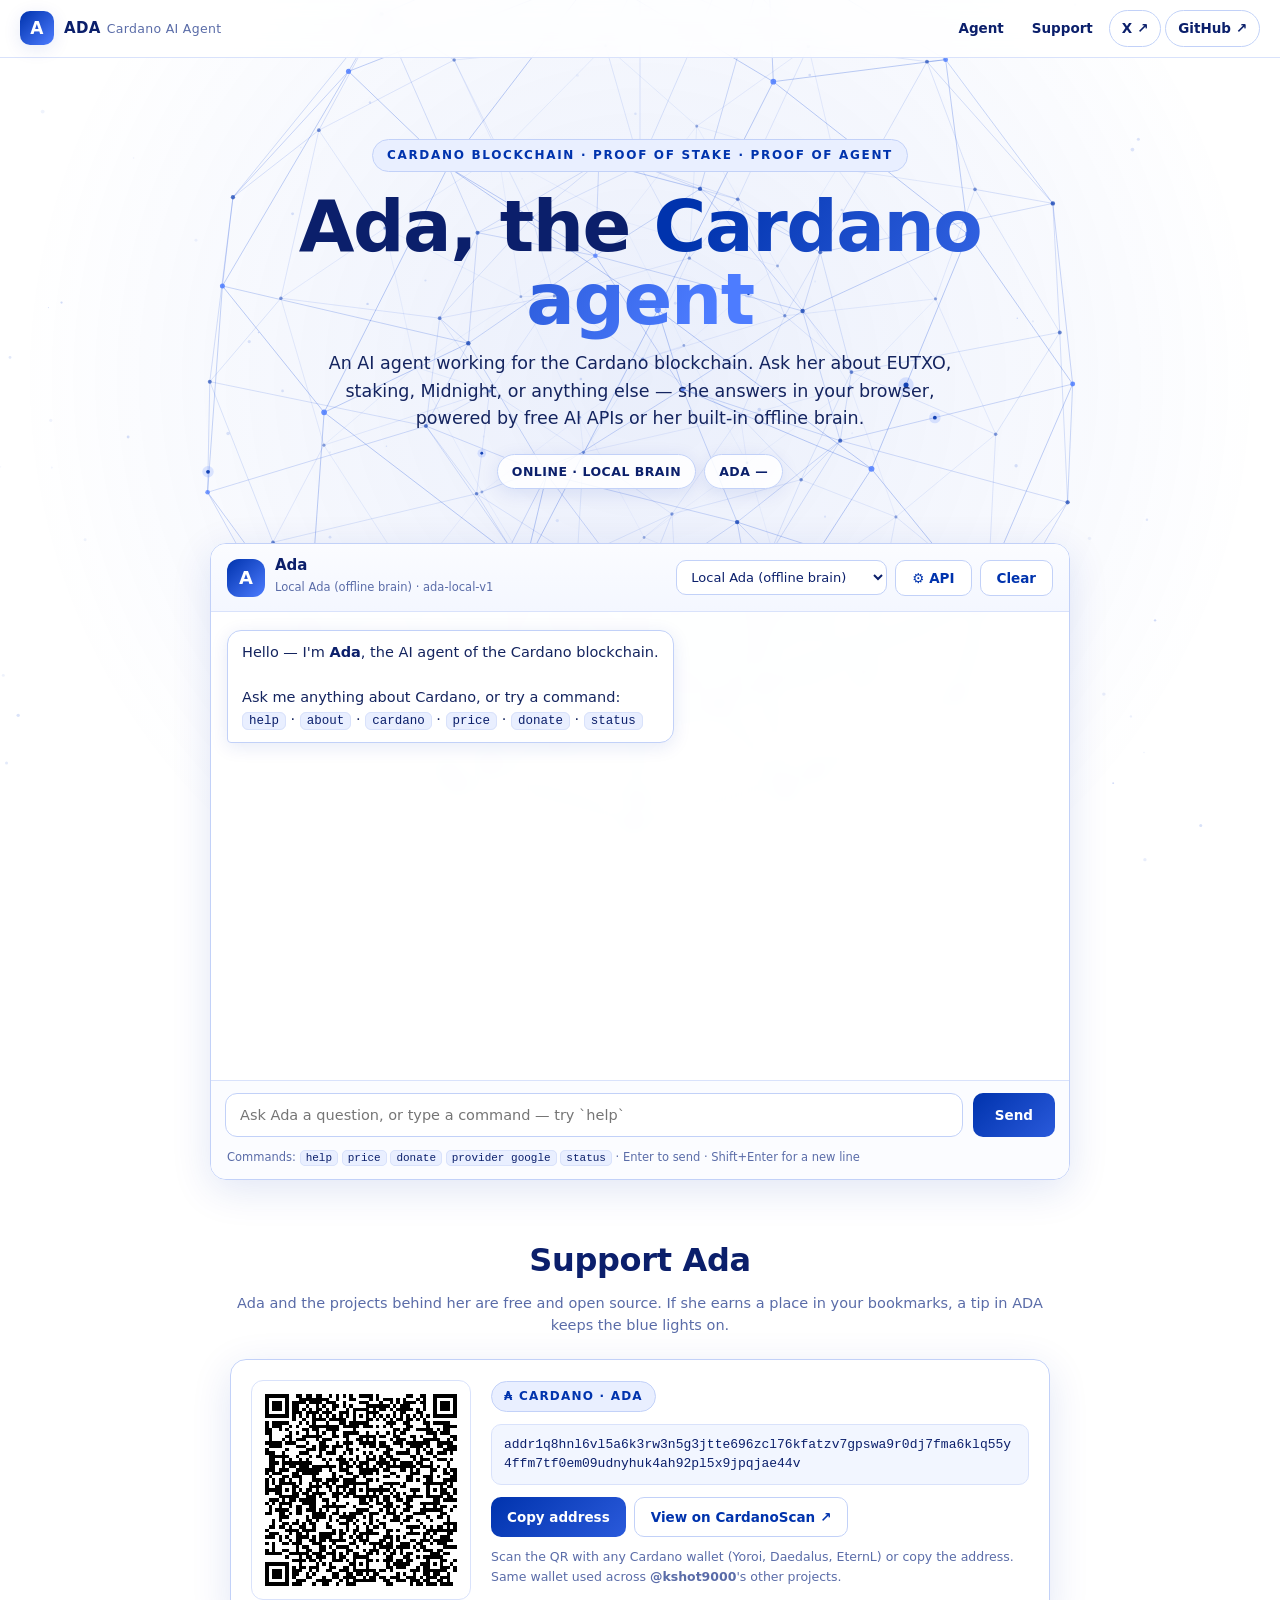
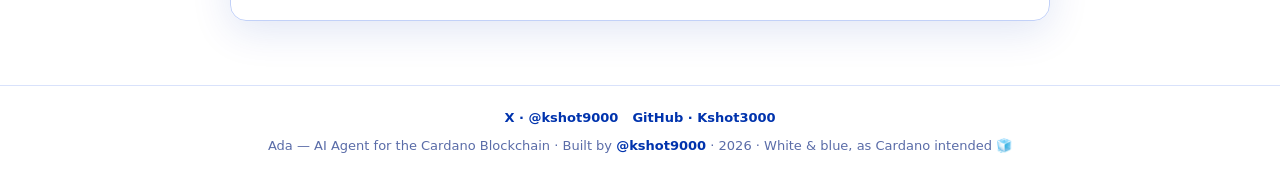
==== index.html @ 82281ece "Ada — AI agent for the Cardano blockchain - White & Cardano-blue themed, GitHub Pages ready (no buil" ====
<!DOCTYPE html>
<html lang="en">
<head>
  <meta charset="UTF-8">
  <meta name="viewport" content="width=device-width, initial-scale=1">
  <title>Ada — AI Agent for the Cardano Blockchain</title>
  <meta name="description" content="Ada is an AI agent working for the Cardano blockchain. Ask her questions, run commands, and support the projects behind her with ADA. White and blue, zero server, runs in your browser.">
  <meta name="theme-color" content="#0033AD">
  <meta property="og:title" content="Ada — AI Agent for the Cardano Blockchain">
  <meta property="og:description" content="Ask Ada anything about Cardano. Live in your browser, powered by free AI APIs or her built-in offline brain.">
  <meta property="og:type" content="website">
  <link rel="icon" type="image/svg+xml" href="favicon.svg">
  <link rel="stylesheet" href="css/styles.css">
</head>
<body>
  <!-- the bittensor-style moving structure (white + Cardano blue) -->
  <canvas id="ada-bg" aria-hidden="true"></canvas>

  <div class="page">
    <header class="topbar">
      <a class="brand" href="#top">
        <span class="brand-mark" aria-hidden="true">A</span>
        <span class="brand-text">ADA<em>Cardano AI Agent</em></span>
      </a>
      <nav class="topnav" aria-label="Primary">
        <a href="#agent">Agent</a>
        <a href="#support">Support</a>
        <a class="ext" id="x-link" href="https://x.com/kshot9000" target="_blank" rel="noopener">X ↗</a>
        <a class="ext" id="gh-link" href="https://github.com/Kshot3000" target="_blank" rel="noopener">GitHub ↗</a>
      </nav>
    </header>

    <main id="top">
      <!-- ============ HERO ============ -->
      <section class="hero">
        <span class="kicker">Cardano Blockchain · Proof of Stake · Proof of Agent</span>
        <h1>Ada, the <span class="blue">Cardano agent</span></h1>
        <p class="lede">
          An AI agent working for the Cardano blockchain. Ask her about EUTXO, staking,
          Midnight, or anything else — she answers in your browser, powered by free AI
          APIs or her built-in offline brain.
        </p>
        <div class="hero-chips">
          <span class="chip" id="status-chip"><span class="dot"></span>BOOTING…</span>
          <span class="chip" id="price-chip">ADA —</span>
        </div>
      </section>

      <!-- ============ CHAT CONSOLE (below the agent UI) ============ -->
      <section class="console" id="agent" aria-label="Ada chat console">
        <div class="console-head">
          <div class="console-id">
            <span class="avatar" aria-hidden="true">A</span>
            <div>
              <strong>Ada</strong>
              <small id="console-sub">Local Ada · offline brain</small>
            </div>
          </div>
          <div class="console-actions">
            <select id="provider-select" aria-label="AI provider"></select>
            <button class="ghost" id="settings-toggle" aria-expanded="false" aria-controls="settings-panel">⚙ API</button>
            <button class="ghost" id="clear-btn">Clear</button>
          </div>
        </div>

        <div class="settings" id="settings-panel" role="region" aria-label="API settings">
          <div class="settings-grid">
            <div class="settings-blurb" id="provider-blurb"></div>
            <div class="field" id="key-wrap">
              <label for="key-input">API key <a class="link" id="key-link" href="#" target="_blank" rel="noopener">Get a free key →</a></label>
              <input type="password" id="key-input" autocomplete="off" spellcheck="false" placeholder="Paste your API key — stays in this browser only">
            </div>
            <div class="field" id="model-wrap">
              <label for="model-input">Model</label>
              <input type="text" id="model-input" autocomplete="off" spellcheck="false" placeholder="model name">
            </div>
            <div class="settings-actions">
              <button id="save-btn">Save settings</button>
              <button class="ghost" id="test-btn">Test connection</button>
            </div>
            <div class="privacy-note">
              🔒 No server, no tracking. Keys are stored only in this browser (localStorage)
              and sent directly to the provider you pick.
            </div>
          </div>
        </div>

        <div class="chat-log" id="chat-log" aria-live="polite"></div>

        <div class="input-row">
          <textarea id="chat-input" rows="1" placeholder="Ask Ada a question, or type a command — try `help`" aria-label="Message Ada"></textarea>
          <button id="send-btn">Send</button>
        </div>
        <div class="input-hint">
          Commands: <code>help</code> <code>price</code> <code>donate</code>
          <code>provider google</code> <code>status</code> · Enter to send · Shift+Enter for a new line
        </div>
      </section>

      <!-- ============ SUPPORT / DONATE ============ -->
      <section class="support" id="support">
        <div class="section-head">
          <h2>Support Ada</h2>
          <p>
            Ada and the projects behind her are free and open source. If she earns a place
            in your bookmarks, a tip in ADA keeps the blue lights on.
          </p>
        </div>
        <div class="support-card">
          <div class="qr-box" id="qr-box" aria-hidden="true"></div>
          <div>
            <span class="don-chain">₳ Cardano · ADA</span>
            <code class="don-addr" id="don-addr"></code>
            <div class="don-actions">
              <button id="copy-addr">Copy address</button>
              <a class="ghost" id="don-view" href="https://cardanoscan.io" target="_blank" rel="noopener">View on CardanoScan ↗</a>
            </div>
            <p class="don-note">
              Scan the QR with any Cardano wallet (Yoroi, Daedalus, EternL) or copy the
              address. Same wallet used across <strong>@kshot9000</strong>'s other projects.
            </p>
          </div>
        </div>
      </section>
    </main>

    <footer class="footer">
      <div class="f-links">
        <a id="x-link-2" href="https://x.com/kshot9000" target="_blank" rel="noopener">X · @kshot9000</a>
        <a id="gh-link-2" href="https://github.com/Kshot3000" target="_blank" rel="noopener">GitHub · Kshot3000</a>
      </div>
      Ada — AI Agent for the Cardano Blockchain · Built by
      <a id="x-link-3" href="https://x.com/kshot9000" target="_blank" rel="noopener">@kshot9000</a>
      · <span data-year>2026</span> · White &amp; blue, as Cardano intended 🧊
    </footer>
  </div>

  <div id="toast" role="status"></div>

  <script src="js/config.js"></script>
  <script src="js/vendor/qrcode.js"></script>
  <script src="js/background.js"></script>
  <script src="js/ada.js"></script>
</body>
</html>
---- css/styles.css ----
/* ============================================================
   ADA — AI Agent for the Cardano Blockchain
   White & Cardano-blue theme. Responsive, zero dependencies.
   ============================================================ */

:root {
  --bg: #ffffff;
  --bg-2: #f4f7ff;
  --blue: #0033ad;      /* Cardano blue */
  --blue-2: #2a5adb;
  --blue-3: #4d7cff;
  --navy: #0b1f6b;
  --ink: #14245f;
  --muted: #5a6ca8;
  --line: #d9e2fb;
  --line-2: #c2d1f8;
  --chip: #e9efff;
  --ok: #1f6feb;
  --shadow: 0 10px 40px rgba(0, 51, 173, 0.12);
  --shadow-2: 0 4px 18px rgba(0, 51, 173, 0.10);
  --radius: 16px;
  --font: "Segoe UI", system-ui, -apple-system, Roboto, "Helvetica Neue", Arial, sans-serif;
  --mono: "Cascadia Code", "JetBrains Mono", Consolas, "SF Mono", Menlo, monospace;
}

* { box-sizing: border-box; }

html { scroll-behavior: smooth; }

body {
  margin: 0;
  font-family: var(--font);
  background: var(--bg);
  color: var(--ink);
  line-height: 1.55;
  -webkit-font-smoothing: antialiased;
  min-height: 100vh;
}

::selection { background: #d5e2ff; color: var(--navy); }

a { color: var(--blue); text-decoration: none; }
a:hover { text-decoration: underline; }

/* --------------------------- background --------------------------- */

#ada-bg {
  position: fixed;
  inset: 0;
  width: 100%;
  height: 100%;
  z-index: 0;
  display: block;
  pointer-events: none;
}

.page {
  position: relative;
  z-index: 1;
}

/* ------------------------------ topbar ----------------------------- */

.topbar {
  position: sticky;
  top: 0;
  z-index: 20;
  display: flex;
  align-items: center;
  justify-content: space-between;
  gap: 16px;
  padding: 10px 20px;
  background: rgba(255, 255, 255, 0.82);
  backdrop-filter: blur(10px);
  border-bottom: 1px solid var(--line);
}

.brand {
  display: flex;
  align-items: center;
  gap: 10px;
  color: var(--navy);
  font-weight: 700;
  letter-spacing: 0.02em;
}
.brand:hover { text-decoration: none; }
.brand-mark {
  width: 34px;
  height: 34px;
  display: grid;
  place-items: center;
  border-radius: 10px;
  background: linear-gradient(135deg, var(--blue), var(--blue-3));
  color: #fff;
  font-weight: 800;
  font-size: 17px;
  box-shadow: var(--shadow-2);
}
.brand-text { font-size: 15px; }
.brand-text em {
  font-style: normal;
  font-weight: 500;
  color: var(--muted);
  font-size: 12.5px;
  margin-left: 6px;
}

.topnav { display: flex; align-items: center; gap: 4px; }
.topnav a {
  padding: 7px 12px;
  border-radius: 999px;
  color: var(--navy);
  font-size: 13.5px;
  font-weight: 600;
}
.topnav a:hover { background: var(--chip); text-decoration: none; }
.topnav a.ext {
  border: 1px solid var(--line-2);
}
.topnav a.ext:hover { border-color: var(--blue-2); }

/* ------------------------------- hero ------------------------------ */

.hero {
  max-width: 900px;
  margin: 0 auto;
  padding: clamp(40px, 9vh, 96px) 20px 28px;
  text-align: center;
}

.kicker {
  display: inline-block;
  font-size: 12px;
  font-weight: 700;
  letter-spacing: 0.14em;
  text-transform: uppercase;
  color: var(--blue);
  background: var(--chip);
  border: 1px solid var(--line-2);
  border-radius: 999px;
  padding: 6px 14px;
  margin-bottom: 18px;
}

.hero h1 {
  margin: 0 0 14px;
  font-size: clamp(40px, 8vw, 72px);
  line-height: 1.02;
  letter-spacing: -0.02em;
  color: var(--navy);
  font-weight: 800;
}
.hero h1 .blue {
  background: linear-gradient(120deg, var(--blue) 10%, var(--blue-3) 90%);
  -webkit-background-clip: text;
  background-clip: text;
  color: transparent;
}

.lede {
  max-width: 640px;
  margin: 0 auto 22px;
  font-size: clamp(15px, 2.2vw, 17.5px);
  color: var(--ink);
}

.hero-chips {
  display: flex;
  flex-wrap: wrap;
  gap: 8px;
  justify-content: center;
}
.chip {
  display: inline-flex;
  align-items: center;
  gap: 8px;
  font-size: 12.5px;
  font-weight: 600;
  letter-spacing: 0.04em;
  color: var(--navy);
  background: rgba(255, 255, 255, 0.85);
  border: 1px solid var(--line-2);
  border-radius: 999px;
  padding: 7px 14px;
  box-shadow: var(--shadow-2);
}
.chip .dot {
  width: 8px;
  height: 8px;
  border-radius: 50%;
  background: var(--ok);
  box-shadow: 0 0 0 3px rgba(31, 111, 235, 0.15);
  animation: pulse 2.2s ease-in-out infinite;
}
.chip.off .dot { background: #93a5d8; animation: none; }
@keyframes pulse {
  0%, 100% { box-shadow: 0 0 0 3px rgba(31, 111, 235, 0.15); }
  50% { box-shadow: 0 0 0 6px rgba(31, 111, 235, 0.05); }
}

/* ------------------------------ console ---------------------------- */

.console {
  max-width: 860px;
  margin: 26px auto 0;
  background: rgba(255, 255, 255, 0.92);
  backdrop-filter: blur(8px);
  border: 1px solid var(--line-2);
  border-radius: var(--radius);
  box-shadow: var(--shadow);
  overflow: hidden;
}

.console-head {
  display: flex;
  align-items: center;
  justify-content: space-between;
  gap: 12px;
  flex-wrap: wrap;
  padding: 12px 16px;
  border-bottom: 1px solid var(--line);
  background: linear-gradient(180deg, #fbfcff, #f4f7ff);
}

.console-id { display: flex; align-items: center; gap: 10px; }
.avatar {
  width: 38px;
  height: 38px;
  border-radius: 12px;
  display: grid;
  place-items: center;
  background: linear-gradient(135deg, var(--blue), var(--blue-3));
  color: #fff;
  font-weight: 800;
  font-size: 18px;
}
.console-id strong { color: var(--navy); font-size: 15px; display: block; line-height: 1.2; }
.console-id small { color: var(--muted); font-size: 11.5px; }

.console-actions { display: flex; align-items: center; gap: 8px; flex-wrap: wrap; }

select, input[type="text"], input[type="password"] {
  font-family: var(--font);
  font-size: 13px;
  color: var(--navy);
  background: #fff;
  border: 1px solid var(--line-2);
  border-radius: 10px;
  padding: 8px 10px;
  outline: none;
}
select:focus, input:focus, textarea:focus {
  border-color: var(--blue-2);
  box-shadow: 0 0 0 3px rgba(42, 90, 219, 0.12);
}

button {
  font-family: var(--font);
  font-size: 13.5px;
  font-weight: 600;
  color: #fff;
  background: linear-gradient(135deg, var(--blue), var(--blue-2));
  border: none;
  border-radius: 10px;
  padding: 9px 16px;
  cursor: pointer;
  transition: transform 0.06s ease, box-shadow 0.15s ease, background 0.15s ease;
}
button:hover { box-shadow: 0 4px 14px rgba(0, 51, 173, 0.28); }
button:active { transform: translateY(1px); }
button.ghost {
  background: #fff;
  color: var(--blue);
  border: 1px solid var(--line-2);
}
button.ghost:hover { border-color: var(--blue-2); box-shadow: none; }
button.stop { background: linear-gradient(135deg, #0b1f6b, var(--blue)); }

a.ghost {
  display: inline-block;
  font-size: 13.5px;
  font-weight: 600;
  color: var(--blue);
  background: #fff;
  border: 1px solid var(--line-2);
  border-radius: 10px;
  padding: 9px 16px;
  text-decoration: none;
}
a.ghost:hover {
  border-color: var(--blue-2);
  box-shadow: 0 4px 14px rgba(0, 51, 173, 0.12);
  text-decoration: none;
}

/* ------------------------------ settings --------------------------- */

.settings {
  display: none;
  border-bottom: 1px solid var(--line);
  background: #fbfcff;
  padding: 14px 16px;
}
.settings.open { display: block; }

.settings-grid {
  display: grid;
  grid-template-columns: 1fr 1fr;
  gap: 12px 14px;
}
.field label {
  display: block;
  font-size: 11.5px;
  font-weight: 700;
  letter-spacing: 0.08em;
  text-transform: uppercase;
  color: var(--muted);
  margin-bottom: 5px;
}
.field input { width: 100%; font-family: var(--mono); font-size: 12.5px; }
.field .link { font-size: 12px; font-weight: 600; margin-left: 8px; }

.settings-blurb {
  grid-column: 1 / -1;
  font-size: 13px;
  color: var(--ink);
  background: var(--chip);
  border: 1px solid var(--line);
  border-radius: 10px;
  padding: 9px 12px;
}

.settings-actions {
  grid-column: 1 / -1;
  display: flex;
  align-items: center;
  gap: 8px;
  flex-wrap: wrap;
}

.privacy-note {
  grid-column: 1 / -1;
  font-size: 12px;
  color: var(--muted);
}

/* ------------------------------ chat log --------------------------- */

.chat-log {
  height: min(52vh, 560px);
  min-height: 280px;
  overflow-y: auto;
  padding: 18px 16px;
  display: flex;
  flex-direction: column;
  gap: 12px;
  scroll-behavior: smooth;
}
.chat-log::-webkit-scrollbar { width: 8px; }
.chat-log::-webkit-scrollbar-thumb { background: var(--line-2); border-radius: 8px; }
.chat-log::-webkit-scrollbar-track { background: transparent; }

.msg { display: flex; }
.msg.user { justify-content: flex-end; }
.msg.user .bubble {
  background: linear-gradient(135deg, var(--blue), var(--blue-2));
  color: #fff;
  border-bottom-right-radius: 4px;
  box-shadow: 0 3px 10px rgba(0, 51, 173, 0.18);
}
.msg.ada .bubble {
  background: #fff;
  border: 1px solid var(--line-2);
  border-bottom-left-radius: 4px;
  box-shadow: var(--shadow-2);
}
.msg.system { justify-content: center; }
.msg.system .bubble {
  background: var(--chip);
  border: 1px dashed var(--line-2);
  color: var(--muted);
  font-size: 12.5px;
  max-width: 90%;
}

.bubble {
  max-width: min(78%, 620px);
  padding: 10px 14px;
  border-radius: 14px;
  font-size: 14.5px;
  overflow-wrap: break-word;
}
.bubble code {
  font-family: var(--mono);
  font-size: 12.5px;
  background: var(--chip);
  border: 1px solid var(--line);
  border-radius: 6px;
  padding: 1px 6px;
  color: var(--navy);
  word-break: break-all;
}
.msg.user .bubble code {
  background: rgba(255, 255, 255, 0.18);
  border-color: rgba(255, 255, 255, 0.3);
  color: #fff;
}
.bubble pre {
  background: #f2f6ff;
  border: 1px solid var(--line);
  border-radius: 10px;
  padding: 10px 12px;
  overflow-x: auto;
  margin: 8px 0;
}
.bubble pre code {
  background: none;
  border: none;
  padding: 0;
  font-size: 12.5px;
  color: var(--navy);
}
.bubble a { color: var(--blue); font-weight: 600; text-decoration: underline; }
.msg.user .bubble a { color: #fff; }
.bubble strong { color: var(--navy); }
.msg.user .bubble strong { color: #fff; }

/* thinking dots */
.msg.thinking .bubble { display: flex; gap: 5px; align-items: center; padding: 14px 16px; }
.msg.thinking .dot {
  width: 7px;
  height: 7px;
  border-radius: 50%;
  background: var(--blue-2);
  animation: bounce 1.2s infinite ease-in-out;
}
.msg.thinking .dot:nth-child(2) { animation-delay: 0.15s; }
.msg.thinking .dot:nth-child(3) { animation-delay: 0.3s; }
@keyframes bounce {
  0%, 80%, 100% { transform: translateY(0); opacity: 0.5; }
  40% { transform: translateY(-5px); opacity: 1; }
}

/* ------------------------------ input row -------------------------- */

.input-row {
  display: flex;
  gap: 10px;
  align-items: flex-end;
  padding: 12px 14px;
  border-top: 1px solid var(--line);
  background: #fbfcff;
}

.input-row textarea {
  flex: 1;
  resize: none;
  font-family: var(--font);
  font-size: 14.5px;
  color: var(--navy);
  background: #fff;
  border: 1px solid var(--line-2);
  border-radius: 12px;
  padding: 11px 14px;
  min-height: 44px;
  max-height: 140px;
  outline: none;
  line-height: 1.4;
}
.input-row textarea:focus {
  border-color: var(--blue-2);
  box-shadow: 0 0 0 3px rgba(42, 90, 219, 0.12);
}
.input-row button { height: 44px; padding: 0 22px; }

.input-hint {
  padding: 0 16px 12px;
  font-size: 11.5px;
  color: var(--muted);
  background: #fbfcff;
}
.input-hint code {
  font-family: var(--mono);
  font-size: 11px;
  background: var(--chip);
  border-radius: 5px;
  padding: 1px 5px;
  border: 1px solid var(--line);
  color: var(--navy);
}

/* ------------------------------ support ---------------------------- */

.support {
  max-width: 860px;
  margin: 56px auto 0;
  padding: 0 20px;
}
.section-head { text-align: center; margin-bottom: 22px; }
.section-head h2 {
  margin: 0 0 6px;
  color: var(--navy);
  font-size: clamp(24px, 4vw, 32px);
  letter-spacing: -0.01em;
}
.section-head p { margin: 0; color: var(--muted); font-size: 14.5px; }

.support-card {
  display: grid;
  grid-template-columns: 220px 1fr;
  gap: 20px;
  background: rgba(255, 255, 255, 0.92);
  border: 1px solid var(--line-2);
  border-radius: var(--radius);
  box-shadow: var(--shadow);
  padding: 20px;
  align-items: center;
}
.qr-box {
  aspect-ratio: 1;
  background: #fff;
  border: 1px solid var(--line);
  border-radius: 12px;
  padding: 10px;
  display: grid;
  place-items: center;
}
.qr-box img { width: 100%; height: auto; image-rendering: pixelated; }

.don-chain {
  display: inline-flex;
  align-items: center;
  gap: 8px;
  font-size: 12px;
  font-weight: 700;
  letter-spacing: 0.1em;
  text-transform: uppercase;
  color: var(--blue);
  background: var(--chip);
  border: 1px solid var(--line-2);
  border-radius: 999px;
  padding: 5px 12px;
  margin-bottom: 12px;
}
.don-addr {
  display: block;
  font-family: var(--mono);
  font-size: 13px;
  color: var(--navy);
  background: #f2f6ff;
  border: 1px solid var(--line);
  border-radius: 10px;
  padding: 10px 12px;
  margin-bottom: 12px;
  word-break: break-all;
  line-height: 1.5;
}
.don-actions { display: flex; gap: 8px; flex-wrap: wrap; }
.don-note { margin-top: 10px; font-size: 12.5px; color: var(--muted); }

/* ------------------------------ footer ----------------------------- */

.footer {
  margin-top: 64px;
  border-top: 1px solid var(--line);
  background: rgba(255, 255, 255, 0.85);
  backdrop-filter: blur(8px);
  padding: 22px 20px 30px;
  text-align: center;
  font-size: 13px;
  color: var(--muted);
}
.footer .f-links { display: flex; gap: 14px; justify-content: center; flex-wrap: wrap; margin-bottom: 8px; }
.footer a { color: var(--blue); font-weight: 600; }

/* ------------------------------- toast ----------------------------- */

#toast {
  position: fixed;
  left: 50%;
  bottom: 26px;
  transform: translateX(-50%) translateY(20px);
  background: var(--navy);
  color: #fff;
  font-size: 13.5px;
  font-weight: 600;
  padding: 11px 20px;
  border-radius: 999px;
  box-shadow: 0 8px 30px rgba(11, 31, 107, 0.35);
  opacity: 0;
  pointer-events: none;
  transition: opacity 0.2s ease, transform 0.2s ease;
  z-index: 50;
  max-width: min(90vw, 480px);
  text-align: center;
}
#toast.show { opacity: 1; transform: translateX(-50%) translateY(0); }

/* ----------------------------- responsive -------------------------- */

@media (max-width: 720px) {
  .brand-text em { display: none; }
  .topnav a { padding: 6px 9px; font-size: 12.5px; }
  .settings-grid { grid-template-columns: 1fr; }
  .support-card { grid-template-columns: 1fr; }
  .qr-box { max-width: 180px; margin: 0 auto; }
  .bubble { max-width: 88%; }
  .console-head { padding: 10px 12px; }
  .chat-log { height: 46vh; min-height: 240px; padding: 14px 12px; }
  .input-row { padding: 10px 12px; }
}

@media (prefers-reduced-motion: reduce) {
  html { scroll-behavior: auto; }
  .chip .dot, .msg.thinking .dot { animation: none; }
  button { transition: none; }
}
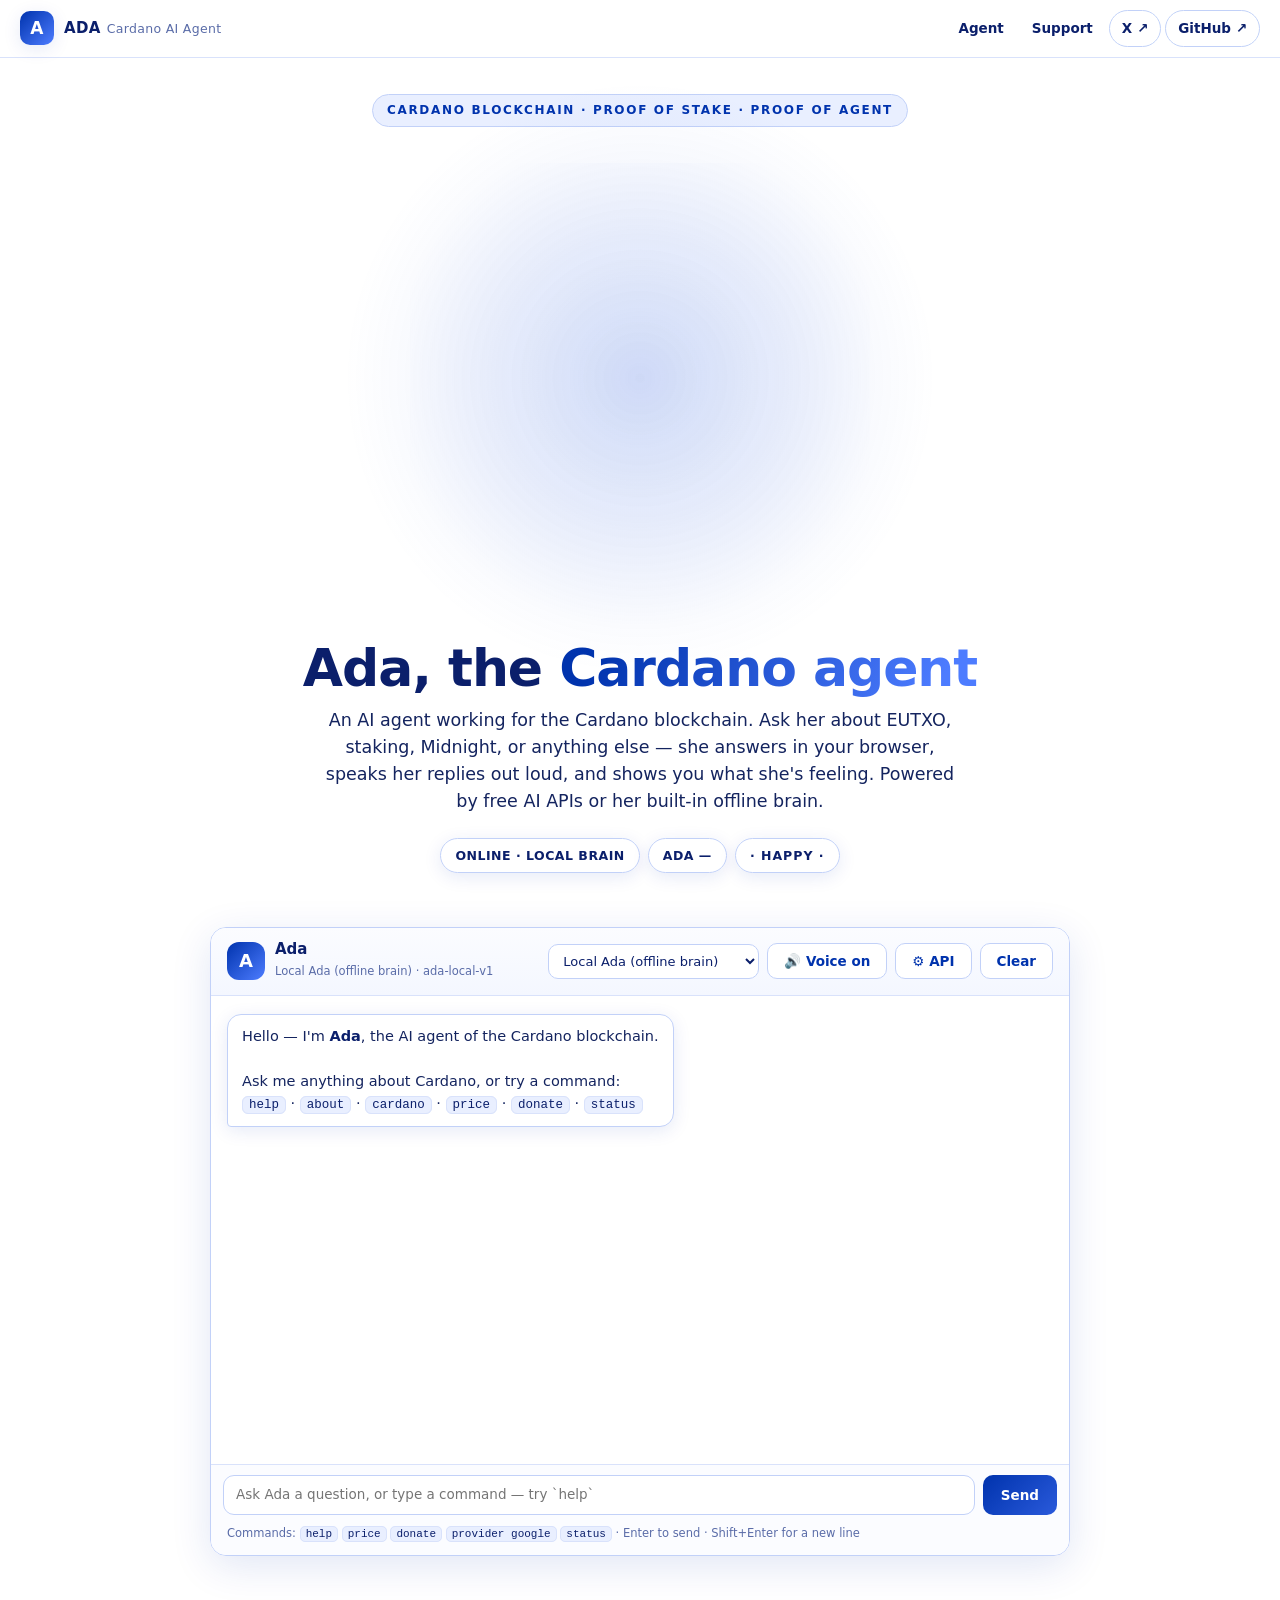
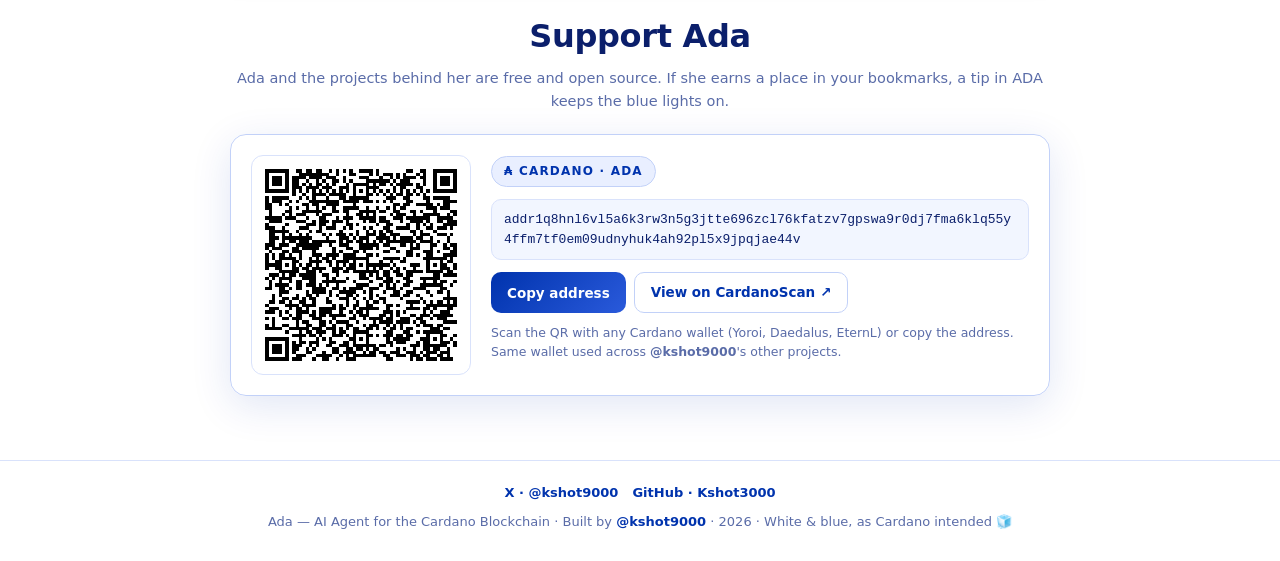
==== commit ceceb9d4: "Ada's face & voice: particle head with 9 emotions, Web Speech voice, Matrix glyph rain - js/face.js " ====
--- a/index.html
+++ b/index.html
@@ -31,18 +31,25 @@
     </header>
 
     <main id="top">
-      <!-- ============ HERO ============ -->
+      <!-- ============ HERO — ADA (the agent UI) ============ -->
       <section class="hero">
         <span class="kicker">Cardano Blockchain · Proof of Stake · Proof of Agent</span>
+        <div class="hero-stage">
+          <div class="stage-glow" aria-hidden="true"></div>
+          <canvas id="ada-face" role="img"
+            aria-label="Ada's face — a blue particle head that blinks, talks, and shows emotion"></canvas>
+        </div>
         <h1>Ada, the <span class="blue">Cardano agent</span></h1>
         <p class="lede">
           An AI agent working for the Cardano blockchain. Ask her about EUTXO, staking,
-          Midnight, or anything else — she answers in your browser, powered by free AI
-          APIs or her built-in offline brain.
+          Midnight, or anything else — she answers in your browser, speaks her replies
+          out loud, and shows you what she's feeling. Powered by free AI APIs or her
+          built-in offline brain.
         </p>
         <div class="hero-chips">
           <span class="chip" id="status-chip"><span class="dot"></span>BOOTING…</span>
           <span class="chip" id="price-chip">ADA —</span>
+          <span class="chip" id="emotion-chip" title="Ada's current emotion">· NEUTRAL ·</span>
         </div>
       </section>
 
@@ -58,6 +65,7 @@
           </div>
           <div class="console-actions">
             <select id="provider-select" aria-label="AI provider"></select>
+            <button class="ghost" id="voice-btn" aria-pressed="true">🔊 Voice on</button>
             <button class="ghost" id="settings-toggle" aria-expanded="false" aria-controls="settings-panel">⚙ API</button>
             <button class="ghost" id="clear-btn">Clear</button>
           </div>
@@ -140,6 +148,7 @@
   <script src="js/config.js"></script>
   <script src="js/vendor/qrcode.js"></script>
   <script src="js/background.js"></script>
+  <script src="js/face.js"></script>
   <script src="js/ada.js"></script>
 </body>
 </html>
--- a/css/styles.css
+++ b/css/styles.css
@@ -124,8 +124,38 @@
 .hero {
   max-width: 900px;
   margin: 0 auto;
-  padding: clamp(40px, 9vh, 96px) 20px 28px;
+  padding: clamp(22px, 4vh, 40px) 20px 28px;
   text-align: center;
+}
+
+/* Ada's face — the agent UI */
+.hero-stage {
+  position: relative;
+  width: min(460px, 92vw);
+  height: clamp(300px, 52vh, 520px);
+  margin: 18px auto 4px;
+}
+.hero-stage .stage-glow {
+  position: absolute;
+  left: 50%;
+  top: 46%;
+  width: 130%;
+  aspect-ratio: 1;
+  transform: translate(-50%, -50%);
+  background: radial-gradient(
+    circle,
+    rgba(42, 90, 219, 0.14) 0%,
+    rgba(42, 90, 219, 0.05) 45%,
+    rgba(42, 90, 219, 0) 70%
+  );
+  pointer-events: none;
+}
+#ada-face {
+  position: absolute;
+  inset: 0;
+  width: 100%;
+  height: 100%;
+  display: block;
 }
 
 .kicker {
@@ -143,9 +173,9 @@
 }
 
 .hero h1 {
-  margin: 0 0 14px;
-  font-size: clamp(40px, 8vw, 72px);
-  line-height: 1.02;
+  margin: 10px 0 12px;
+  font-size: clamp(30px, 5.5vw, 52px);
+  line-height: 1.05;
   letter-spacing: -0.02em;
   color: var(--navy);
   font-weight: 800;
@@ -191,6 +221,10 @@
   background: var(--ok);
   box-shadow: 0 0 0 3px rgba(31, 111, 235, 0.15);
   animation: pulse 2.2s ease-in-out infinite;
+}
+#emotion-chip {
+  letter-spacing: 0.08em;
+  font-variant: small-caps;
 }
 .chip.off .dot { background: #93a5d8; animation: none; }
 @keyframes pulse {
@@ -274,6 +308,7 @@
   border: 1px solid var(--line-2);
 }
 button.ghost:hover { border-color: var(--blue-2); box-shadow: none; }
+button.ghost.off { color: var(--muted); border-style: dashed; }
 button.stop { background: linear-gradient(135deg, #0b1f6b, var(--blue)); }
 
 a.ghost {
@@ -443,11 +478,12 @@
 
 /* ------------------------------ input row -------------------------- */
 
+/* compact input row — Ada herself is the big thing now */
 .input-row {
   display: flex;
-  gap: 10px;
+  gap: 8px;
   align-items: flex-end;
-  padding: 12px 14px;
+  padding: 10px 12px;
   border-top: 1px solid var(--line);
   background: #fbfcff;
 }
@@ -456,22 +492,22 @@
   flex: 1;
   resize: none;
   font-family: var(--font);
-  font-size: 14.5px;
+  font-size: 13.5px;
   color: var(--navy);
   background: #fff;
   border: 1px solid var(--line-2);
-  border-radius: 12px;
-  padding: 11px 14px;
-  min-height: 44px;
-  max-height: 140px;
+  border-radius: 11px;
+  padding: 9px 12px;
+  min-height: 40px;
+  max-height: 96px;
   outline: none;
-  line-height: 1.4;
+  line-height: 1.35;
 }
 .input-row textarea:focus {
   border-color: var(--blue-2);
   box-shadow: 0 0 0 3px rgba(42, 90, 219, 0.12);
 }
-.input-row button { height: 44px; padding: 0 22px; }
+.input-row button { height: 40px; padding: 0 18px; }
 
 .input-hint {
   padding: 0 16px 12px;
@@ -608,6 +644,7 @@
   .console-head { padding: 10px 12px; }
   .chat-log { height: 46vh; min-height: 240px; padding: 14px 12px; }
   .input-row { padding: 10px 12px; }
+  .hero-stage { width: min(340px, 94vw); height: clamp(260px, 44vh, 400px); }
 }
 
 @media (prefers-reduced-motion: reduce) {
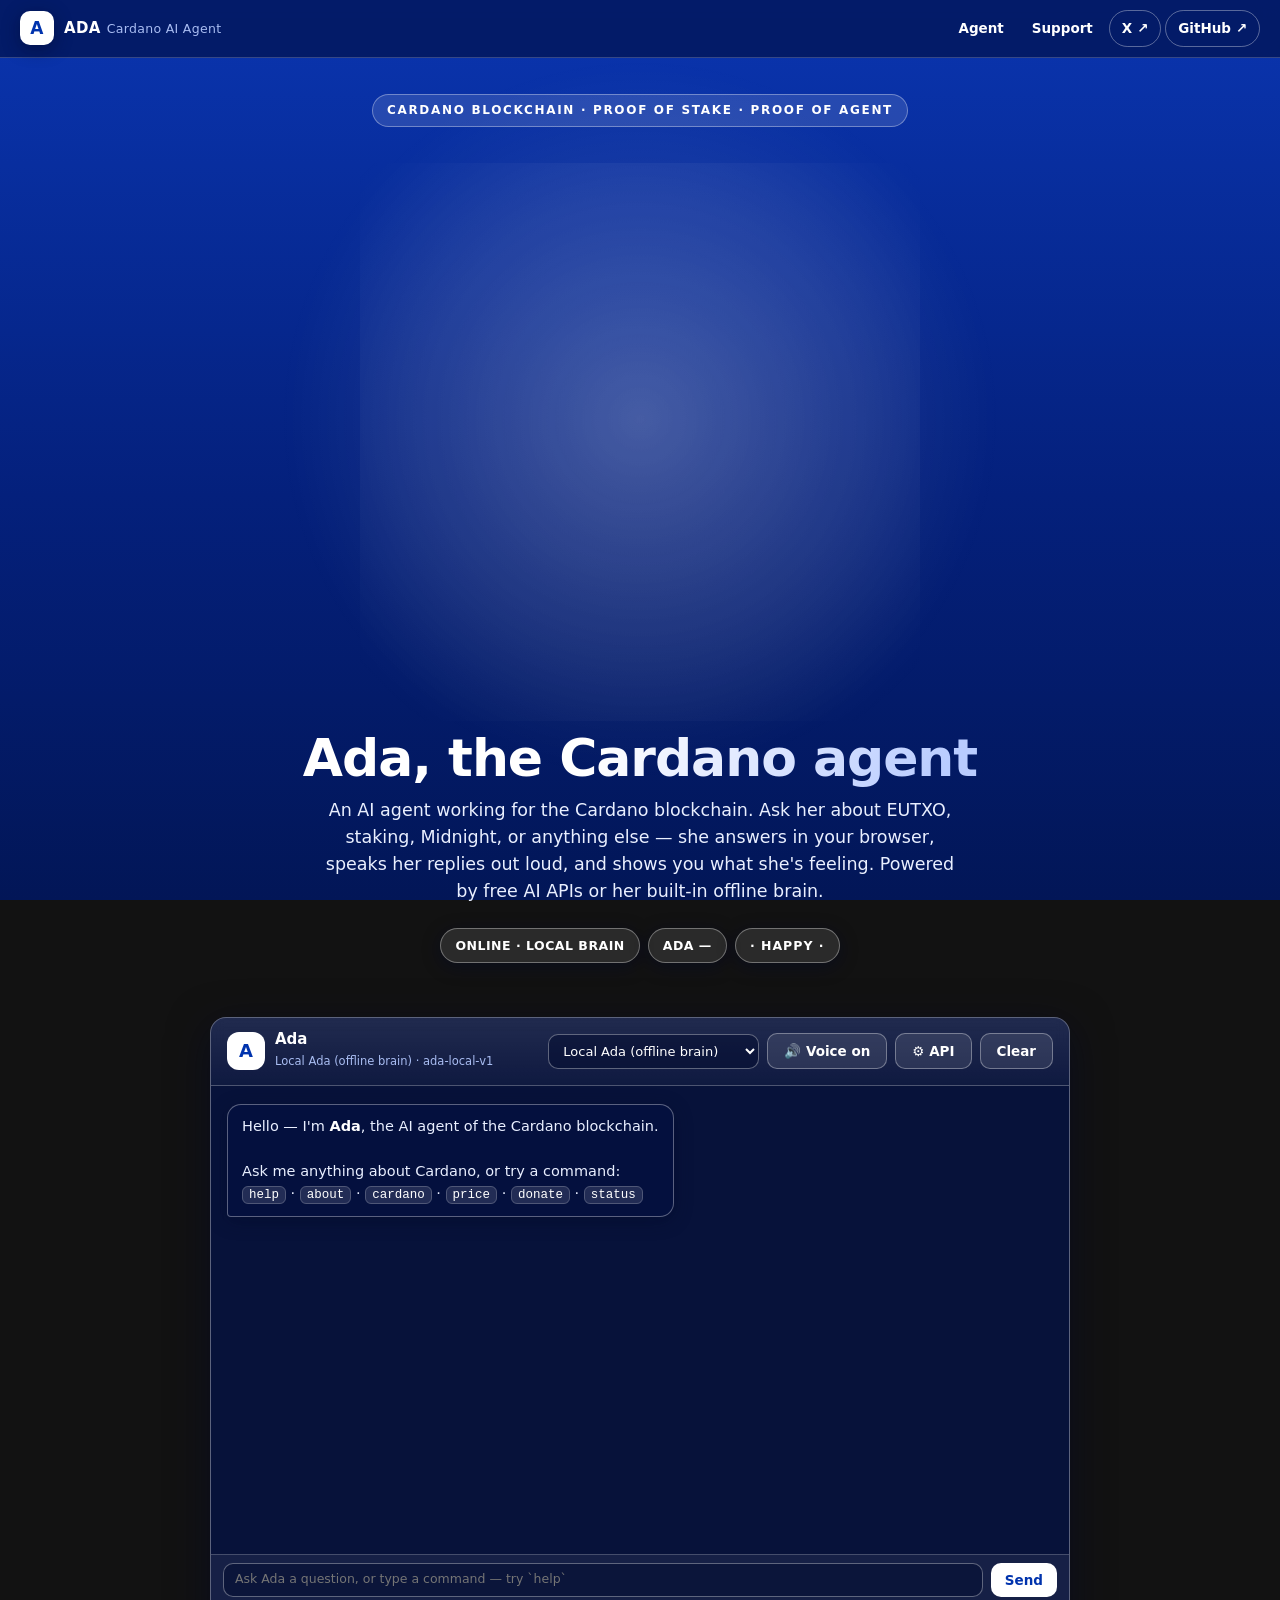
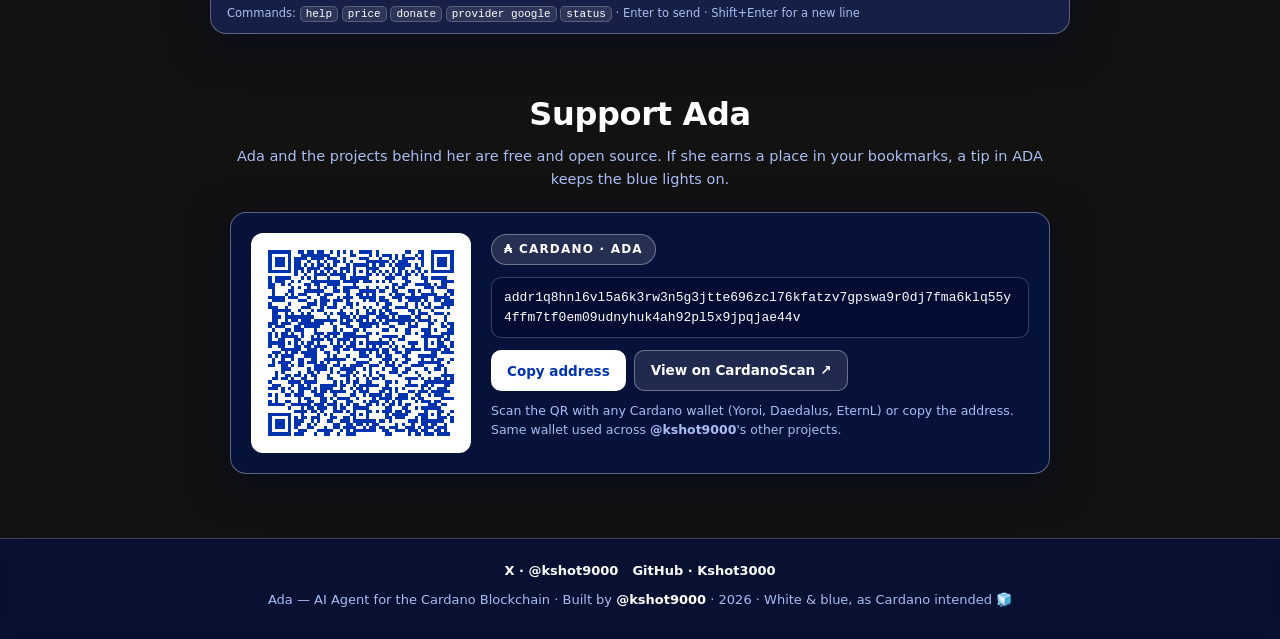
==== commit c68b10ae: "Invert entire color scheme: deep Cardano blue everywhere, white Ada face" ====
--- a/index.html
+++ b/index.html
@@ -5,7 +5,7 @@
   <meta name="viewport" content="width=device-width, initial-scale=1">
   <title>Ada — AI Agent for the Cardano Blockchain</title>
   <meta name="description" content="Ada is an AI agent working for the Cardano blockchain. Ask her questions, run commands, and support the projects behind her with ADA. White and blue, zero server, runs in your browser.">
-  <meta name="theme-color" content="#0033AD">
+  <meta name="theme-color" content="#04207c">
   <meta property="og:title" content="Ada — AI Agent for the Cardano Blockchain">
   <meta property="og:description" content="Ask Ada anything about Cardano. Live in your browser, powered by free AI APIs or her built-in offline brain.">
   <meta property="og:type" content="website">
--- a/css/styles.css
+++ b/css/styles.css
@@ -1,23 +1,26 @@
 /* ============================================================
    ADA — AI Agent for the Cardano Blockchain
-   White & Cardano-blue theme. Responsive, zero dependencies.
+   Inverted theme: deep Cardano-blue everywhere, white elements.
+   (Blue where white was, white where blue was.)
+   Responsive, zero dependencies.
    ============================================================ */
 
 :root {
-  --bg: #ffffff;
-  --bg-2: #f4f7ff;
-  --blue: #0033ad;      /* Cardano blue */
+  color-scheme: dark;
+  --bg: #05259b;
+  --bg-2: #041c74;
+  --blue: #0033ad;      /* Cardano blue — ink on white surfaces */
   --blue-2: #2a5adb;
   --blue-3: #4d7cff;
-  --navy: #0b1f6b;
-  --ink: #14245f;
-  --muted: #5a6ca8;
-  --line: #d9e2fb;
-  --line-2: #c2d1f8;
-  --chip: #e9efff;
-  --ok: #1f6feb;
-  --shadow: 0 10px 40px rgba(0, 51, 173, 0.12);
-  --shadow-2: 0 4px 18px rgba(0, 51, 173, 0.10);
+  --navy: #ffffff;      /* inverted: primary text is white */
+  --ink: #e9efff;       /* body text, near-white */
+  --muted: #a9bdf2;     /* pale-blue secondary text */
+  --line: rgba(255, 255, 255, 0.20);
+  --line-2: rgba(255, 255, 255, 0.34);
+  --chip: rgba(255, 255, 255, 0.12);
+  --ok: #ffffff;
+  --shadow: 0 10px 40px rgba(1, 8, 40, 0.50);
+  --shadow-2: 0 4px 18px rgba(1, 8, 40, 0.45);
   --radius: 16px;
   --font: "Segoe UI", system-ui, -apple-system, Roboto, "Helvetica Neue", Arial, sans-serif;
   --mono: "Cascadia Code", "JetBrains Mono", Consolas, "SF Mono", Menlo, monospace;
@@ -30,16 +33,19 @@
 body {
   margin: 0;
   font-family: var(--font);
-  background: var(--bg);
+  background:
+    radial-gradient(120% 80% at 50% 0%, #1550e6 0%, rgba(21, 80, 230, 0) 62%),
+    linear-gradient(180deg, #0a35b0 0%, #04207c 55%, #021657 100%);
+  background-attachment: fixed;
   color: var(--ink);
   line-height: 1.55;
   -webkit-font-smoothing: antialiased;
   min-height: 100vh;
 }
 
-::selection { background: #d5e2ff; color: var(--navy); }
-
-a { color: var(--blue); text-decoration: none; }
+::selection { background: #ffffff; color: var(--blue); }
+
+a { color: #ffffff; text-decoration: none; }
 a:hover { text-decoration: underline; }
 
 /* --------------------------- background --------------------------- */
@@ -70,7 +76,7 @@
   justify-content: space-between;
   gap: 16px;
   padding: 10px 20px;
-  background: rgba(255, 255, 255, 0.82);
+  background: rgba(2, 18, 78, 0.72);
   backdrop-filter: blur(10px);
   border-bottom: 1px solid var(--line);
 }
@@ -79,7 +85,7 @@
   display: flex;
   align-items: center;
   gap: 10px;
-  color: var(--navy);
+  color: #ffffff;
   font-weight: 700;
   letter-spacing: 0.02em;
 }
@@ -90,8 +96,8 @@
   display: grid;
   place-items: center;
   border-radius: 10px;
-  background: linear-gradient(135deg, var(--blue), var(--blue-3));
-  color: #fff;
+  background: #ffffff;
+  color: var(--blue);
   font-weight: 800;
   font-size: 17px;
   box-shadow: var(--shadow-2);
@@ -109,7 +115,7 @@
 .topnav a {
   padding: 7px 12px;
   border-radius: 999px;
-  color: var(--navy);
+  color: #ffffff;
   font-size: 13.5px;
   font-weight: 600;
 }
@@ -117,7 +123,7 @@
 .topnav a.ext {
   border: 1px solid var(--line-2);
 }
-.topnav a.ext:hover { border-color: var(--blue-2); }
+.topnav a.ext:hover { border-color: #ffffff; }
 
 /* ------------------------------- hero ------------------------------ */
 
@@ -131,8 +137,8 @@
 /* Ada's face — the agent UI */
 .hero-stage {
   position: relative;
-  width: min(460px, 92vw);
-  height: clamp(300px, 52vh, 520px);
+  width: min(560px, 96vw);
+  height: clamp(400px, 62vh, 680px);
   margin: 18px auto 4px;
 }
 .hero-stage .stage-glow {
@@ -144,9 +150,9 @@
   transform: translate(-50%, -50%);
   background: radial-gradient(
     circle,
-    rgba(42, 90, 219, 0.14) 0%,
-    rgba(42, 90, 219, 0.05) 45%,
-    rgba(42, 90, 219, 0) 70%
+    rgba(255, 255, 255, 0.16) 0%,
+    rgba(255, 255, 255, 0.06) 45%,
+    rgba(255, 255, 255, 0) 70%
   );
   pointer-events: none;
 }
@@ -164,7 +170,7 @@
   font-weight: 700;
   letter-spacing: 0.14em;
   text-transform: uppercase;
-  color: var(--blue);
+  color: #ffffff;
   background: var(--chip);
   border: 1px solid var(--line-2);
   border-radius: 999px;
@@ -177,11 +183,11 @@
   font-size: clamp(30px, 5.5vw, 52px);
   line-height: 1.05;
   letter-spacing: -0.02em;
-  color: var(--navy);
+  color: #ffffff;
   font-weight: 800;
 }
 .hero h1 .blue {
-  background: linear-gradient(120deg, var(--blue) 10%, var(--blue-3) 90%);
+  background: linear-gradient(120deg, #ffffff 10%, #b9ccff 90%);
   -webkit-background-clip: text;
   background-clip: text;
   color: transparent;
@@ -207,8 +213,8 @@
   font-size: 12.5px;
   font-weight: 600;
   letter-spacing: 0.04em;
-  color: var(--navy);
-  background: rgba(255, 255, 255, 0.85);
+  color: #ffffff;
+  background: rgba(255, 255, 255, 0.10);
   border: 1px solid var(--line-2);
   border-radius: 999px;
   padding: 7px 14px;
@@ -219,17 +225,17 @@
   height: 8px;
   border-radius: 50%;
   background: var(--ok);
-  box-shadow: 0 0 0 3px rgba(31, 111, 235, 0.15);
+  box-shadow: 0 0 0 3px rgba(255, 255, 255, 0.18);
   animation: pulse 2.2s ease-in-out infinite;
 }
 #emotion-chip {
   letter-spacing: 0.08em;
   font-variant: small-caps;
 }
-.chip.off .dot { background: #93a5d8; animation: none; }
+.chip.off .dot { background: #7d95d8; animation: none; }
 @keyframes pulse {
-  0%, 100% { box-shadow: 0 0 0 3px rgba(31, 111, 235, 0.15); }
-  50% { box-shadow: 0 0 0 6px rgba(31, 111, 235, 0.05); }
+  0%, 100% { box-shadow: 0 0 0 3px rgba(255, 255, 255, 0.18); }
+  50% { box-shadow: 0 0 0 6px rgba(255, 255, 255, 0.06); }
 }
 
 /* ------------------------------ console ---------------------------- */
@@ -237,7 +243,7 @@
 .console {
   max-width: 860px;
   margin: 26px auto 0;
-  background: rgba(255, 255, 255, 0.92);
+  background: rgba(3, 20, 84, 0.62);
   backdrop-filter: blur(8px);
   border: 1px solid var(--line-2);
   border-radius: var(--radius);
@@ -253,7 +259,7 @@
   flex-wrap: wrap;
   padding: 12px 16px;
   border-bottom: 1px solid var(--line);
-  background: linear-gradient(180deg, #fbfcff, #f4f7ff);
+  background: linear-gradient(180deg, rgba(255, 255, 255, 0.10), rgba(255, 255, 255, 0.03));
 }
 
 .console-id { display: flex; align-items: center; gap: 10px; }
@@ -263,12 +269,12 @@
   border-radius: 12px;
   display: grid;
   place-items: center;
-  background: linear-gradient(135deg, var(--blue), var(--blue-3));
-  color: #fff;
+  background: #ffffff;
+  color: var(--blue);
   font-weight: 800;
   font-size: 18px;
 }
-.console-id strong { color: var(--navy); font-size: 15px; display: block; line-height: 1.2; }
+.console-id strong { color: #ffffff; font-size: 15px; display: block; line-height: 1.2; }
 .console-id small { color: var(--muted); font-size: 11.5px; }
 
 .console-actions { display: flex; align-items: center; gap: 8px; flex-wrap: wrap; }
@@ -276,55 +282,55 @@
 select, input[type="text"], input[type="password"] {
   font-family: var(--font);
   font-size: 13px;
-  color: var(--navy);
-  background: #fff;
+  color: #ffffff;
+  background: rgba(1, 10, 45, 0.45);
   border: 1px solid var(--line-2);
   border-radius: 10px;
   padding: 8px 10px;
   outline: none;
 }
 select:focus, input:focus, textarea:focus {
-  border-color: var(--blue-2);
-  box-shadow: 0 0 0 3px rgba(42, 90, 219, 0.12);
+  border-color: #ffffff;
+  box-shadow: 0 0 0 3px rgba(255, 255, 255, 0.22);
 }
 
 button {
   font-family: var(--font);
   font-size: 13.5px;
   font-weight: 600;
-  color: #fff;
-  background: linear-gradient(135deg, var(--blue), var(--blue-2));
+  color: var(--blue);
+  background: #ffffff;
   border: none;
   border-radius: 10px;
   padding: 9px 16px;
   cursor: pointer;
   transition: transform 0.06s ease, box-shadow 0.15s ease, background 0.15s ease;
 }
-button:hover { box-shadow: 0 4px 14px rgba(0, 51, 173, 0.28); }
+button:hover { box-shadow: 0 4px 14px rgba(255, 255, 255, 0.30); }
 button:active { transform: translateY(1px); }
 button.ghost {
-  background: #fff;
-  color: var(--blue);
-  border: 1px solid var(--line-2);
-}
-button.ghost:hover { border-color: var(--blue-2); box-shadow: none; }
+  background: rgba(255, 255, 255, 0.10);
+  color: #ffffff;
+  border: 1px solid var(--line-2);
+}
+button.ghost:hover { border-color: #ffffff; box-shadow: none; }
 button.ghost.off { color: var(--muted); border-style: dashed; }
-button.stop { background: linear-gradient(135deg, #0b1f6b, var(--blue)); }
+button.stop { background: linear-gradient(135deg, #ffffff, #dce7ff); color: var(--blue); }
 
 a.ghost {
   display: inline-block;
   font-size: 13.5px;
   font-weight: 600;
-  color: var(--blue);
-  background: #fff;
+  color: #ffffff;
+  background: rgba(255, 255, 255, 0.10);
   border: 1px solid var(--line-2);
   border-radius: 10px;
   padding: 9px 16px;
   text-decoration: none;
 }
 a.ghost:hover {
-  border-color: var(--blue-2);
-  box-shadow: 0 4px 14px rgba(0, 51, 173, 0.12);
+  border-color: #ffffff;
+  box-shadow: 0 4px 14px rgba(255, 255, 255, 0.18);
   text-decoration: none;
 }
 
@@ -333,7 +339,7 @@
 .settings {
   display: none;
   border-bottom: 1px solid var(--line);
-  background: #fbfcff;
+  background: rgba(255, 255, 255, 0.05);
   padding: 14px 16px;
 }
 .settings.open { display: block; }
@@ -392,19 +398,19 @@
   scroll-behavior: smooth;
 }
 .chat-log::-webkit-scrollbar { width: 8px; }
-.chat-log::-webkit-scrollbar-thumb { background: var(--line-2); border-radius: 8px; }
+.chat-log::-webkit-scrollbar-thumb { background: rgba(255, 255, 255, 0.35); border-radius: 8px; }
 .chat-log::-webkit-scrollbar-track { background: transparent; }
 
 .msg { display: flex; }
 .msg.user { justify-content: flex-end; }
 .msg.user .bubble {
-  background: linear-gradient(135deg, var(--blue), var(--blue-2));
-  color: #fff;
+  background: #ffffff;
+  color: #0b1f6b;
   border-bottom-right-radius: 4px;
-  box-shadow: 0 3px 10px rgba(0, 51, 173, 0.18);
+  box-shadow: 0 3px 10px rgba(1, 8, 40, 0.35);
 }
 .msg.ada .bubble {
-  background: #fff;
+  background: rgba(2, 16, 66, 0.55);
   border: 1px solid var(--line-2);
   border-bottom-left-radius: 4px;
   box-shadow: var(--shadow-2);
@@ -428,20 +434,20 @@
 .bubble code {
   font-family: var(--mono);
   font-size: 12.5px;
-  background: var(--chip);
+  background: rgba(255, 255, 255, 0.12);
   border: 1px solid var(--line);
   border-radius: 6px;
   padding: 1px 6px;
-  color: var(--navy);
+  color: #ffffff;
   word-break: break-all;
 }
 .msg.user .bubble code {
-  background: rgba(255, 255, 255, 0.18);
-  border-color: rgba(255, 255, 255, 0.3);
-  color: #fff;
+  background: rgba(0, 51, 173, 0.10);
+  border-color: rgba(0, 51, 173, 0.22);
+  color: #0b1f6b;
 }
 .bubble pre {
-  background: #f2f6ff;
+  background: rgba(1, 10, 45, 0.50);
   border: 1px solid var(--line);
   border-radius: 10px;
   padding: 10px 12px;
@@ -453,12 +459,12 @@
   border: none;
   padding: 0;
   font-size: 12.5px;
-  color: var(--navy);
-}
-.bubble a { color: var(--blue); font-weight: 600; text-decoration: underline; }
-.msg.user .bubble a { color: #fff; }
-.bubble strong { color: var(--navy); }
-.msg.user .bubble strong { color: #fff; }
+  color: var(--ink);
+}
+.bubble a { color: #ffffff; font-weight: 600; text-decoration: underline; }
+.msg.user .bubble a { color: var(--blue); }
+.bubble strong { color: #ffffff; }
+.msg.user .bubble strong { color: #0b1f6b; }
 
 /* thinking dots */
 .msg.thinking .bubble { display: flex; gap: 5px; align-items: center; padding: 14px 16px; }
@@ -466,7 +472,7 @@
   width: 7px;
   height: 7px;
   border-radius: 50%;
-  background: var(--blue-2);
+  background: #ffffff;
   animation: bounce 1.2s infinite ease-in-out;
 }
 .msg.thinking .dot:nth-child(2) { animation-delay: 0.15s; }
@@ -483,46 +489,46 @@
   display: flex;
   gap: 8px;
   align-items: flex-end;
-  padding: 10px 12px;
+  padding: 8px 12px;
   border-top: 1px solid var(--line);
-  background: #fbfcff;
+  background: rgba(255, 255, 255, 0.06);
 }
 
 .input-row textarea {
   flex: 1;
   resize: none;
   font-family: var(--font);
-  font-size: 13.5px;
-  color: var(--navy);
-  background: #fff;
-  border: 1px solid var(--line-2);
-  border-radius: 11px;
-  padding: 9px 12px;
-  min-height: 40px;
-  max-height: 96px;
+  font-size: 12.5px;
+  color: #ffffff;
+  background: rgba(1, 10, 45, 0.45);
+  border: 1px solid var(--line-2);
+  border-radius: 10px;
+  padding: 7px 11px;
+  min-height: 34px;
+  max-height: 72px;
   outline: none;
   line-height: 1.35;
 }
 .input-row textarea:focus {
-  border-color: var(--blue-2);
-  box-shadow: 0 0 0 3px rgba(42, 90, 219, 0.12);
-}
-.input-row button { height: 40px; padding: 0 18px; }
+  border-color: #ffffff;
+  box-shadow: 0 0 0 3px rgba(255, 255, 255, 0.22);
+}
+.input-row button { height: 34px; padding: 0 14px; }
 
 .input-hint {
-  padding: 0 16px 12px;
+  padding: 0 16px 10px;
   font-size: 11.5px;
   color: var(--muted);
-  background: #fbfcff;
+  background: rgba(255, 255, 255, 0.06);
 }
 .input-hint code {
   font-family: var(--mono);
   font-size: 11px;
-  background: var(--chip);
+  background: rgba(255, 255, 255, 0.10);
   border-radius: 5px;
   padding: 1px 5px;
   border: 1px solid var(--line);
-  color: var(--navy);
+  color: #ffffff;
 }
 
 /* ------------------------------ support ---------------------------- */
@@ -535,7 +541,7 @@
 .section-head { text-align: center; margin-bottom: 22px; }
 .section-head h2 {
   margin: 0 0 6px;
-  color: var(--navy);
+  color: #ffffff;
   font-size: clamp(24px, 4vw, 32px);
   letter-spacing: -0.01em;
 }
@@ -545,7 +551,7 @@
   display: grid;
   grid-template-columns: 220px 1fr;
   gap: 20px;
-  background: rgba(255, 255, 255, 0.92);
+  background: rgba(3, 20, 84, 0.62);
   border: 1px solid var(--line-2);
   border-radius: var(--radius);
   box-shadow: var(--shadow);
@@ -571,7 +577,7 @@
   font-weight: 700;
   letter-spacing: 0.1em;
   text-transform: uppercase;
-  color: var(--blue);
+  color: #ffffff;
   background: var(--chip);
   border: 1px solid var(--line-2);
   border-radius: 999px;
@@ -582,8 +588,8 @@
   display: block;
   font-family: var(--mono);
   font-size: 13px;
-  color: var(--navy);
-  background: #f2f6ff;
+  color: #ffffff;
+  background: rgba(1, 10, 45, 0.45);
   border: 1px solid var(--line);
   border-radius: 10px;
   padding: 10px 12px;
@@ -599,7 +605,7 @@
 .footer {
   margin-top: 64px;
   border-top: 1px solid var(--line);
-  background: rgba(255, 255, 255, 0.85);
+  background: rgba(2, 18, 78, 0.55);
   backdrop-filter: blur(8px);
   padding: 22px 20px 30px;
   text-align: center;
@@ -607,7 +613,7 @@
   color: var(--muted);
 }
 .footer .f-links { display: flex; gap: 14px; justify-content: center; flex-wrap: wrap; margin-bottom: 8px; }
-.footer a { color: var(--blue); font-weight: 600; }
+.footer a { color: #ffffff; font-weight: 600; }
 
 /* ------------------------------- toast ----------------------------- */
 
@@ -616,13 +622,13 @@
   left: 50%;
   bottom: 26px;
   transform: translateX(-50%) translateY(20px);
-  background: var(--navy);
-  color: #fff;
+  background: #ffffff;
+  color: #0b1f6b;
   font-size: 13.5px;
   font-weight: 600;
   padding: 11px 20px;
   border-radius: 999px;
-  box-shadow: 0 8px 30px rgba(11, 31, 107, 0.35);
+  box-shadow: 0 8px 30px rgba(1, 8, 40, 0.50);
   opacity: 0;
   pointer-events: none;
   transition: opacity 0.2s ease, transform 0.2s ease;
@@ -644,7 +650,7 @@
   .console-head { padding: 10px 12px; }
   .chat-log { height: 46vh; min-height: 240px; padding: 14px 12px; }
   .input-row { padding: 10px 12px; }
-  .hero-stage { width: min(340px, 94vw); height: clamp(260px, 44vh, 400px); }
+  .hero-stage { width: min(400px, 96vw); height: clamp(340px, 55vh, 560px); }
 }
 
 @media (prefers-reduced-motion: reduce) {
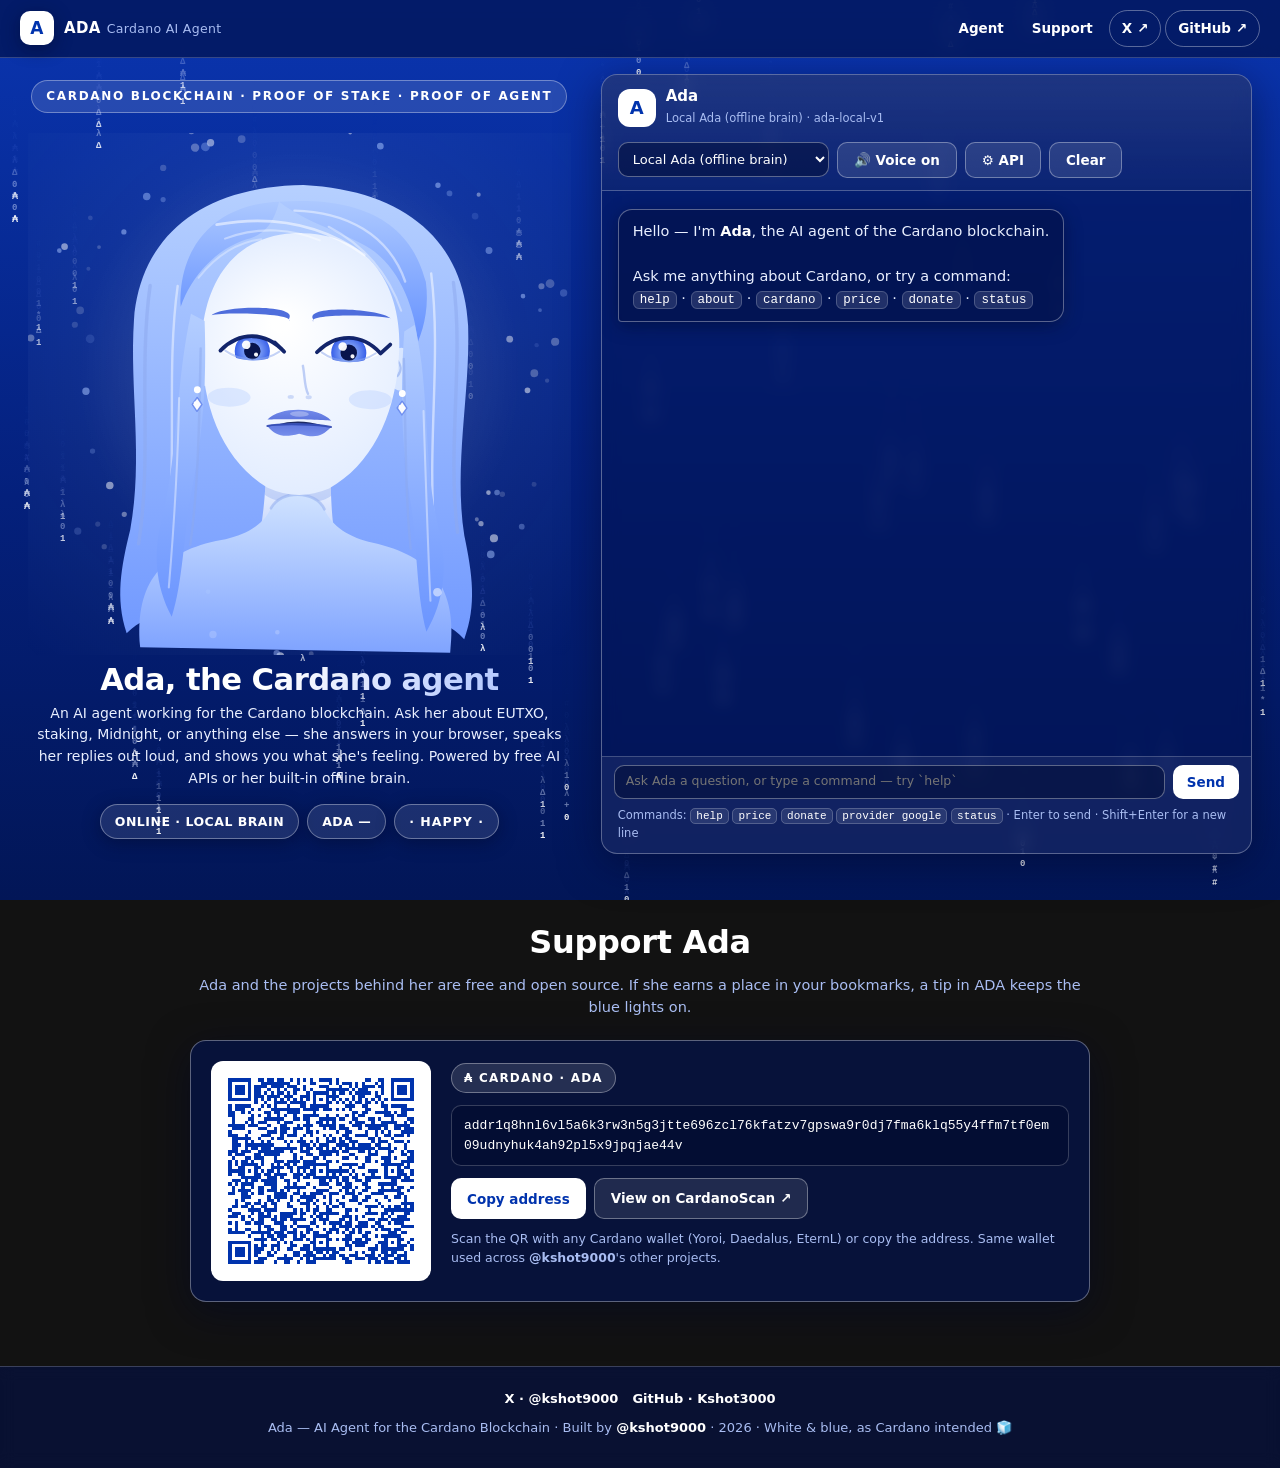
==== commit 0fdd25e9: "Ada v2: detailed vector portrait (hair, eyes, lips, earrings) + faster movie-style 1s/0s rain - face" ====
--- a/index.html
+++ b/index.html
@@ -37,7 +37,7 @@
         <div class="hero-stage">
           <div class="stage-glow" aria-hidden="true"></div>
           <canvas id="ada-face" role="img"
-            aria-label="Ada's face — a blue particle head that blinks, talks, and shows emotion"></canvas>
+            aria-label="Ada — a blue-and-white portrait of the Cardano AI agent, with long hair, that blinks, watches you, talks, and shows emotion"></canvas>
         </div>
         <h1>Ada, the <span class="blue">Cardano agent</span></h1>
         <p class="lede">
--- a/css/styles.css
+++ b/css/styles.css
@@ -145,13 +145,15 @@
   position: absolute;
   left: 50%;
   top: 46%;
-  width: 130%;
+  width: 85%;
   aspect-ratio: 1;
   transform: translate(-50%, -50%);
+  /* subtle halo behind the head — small enough to stay inside the stage
+     (it must never paint over the heading text below) */
   background: radial-gradient(
     circle,
-    rgba(255, 255, 255, 0.16) 0%,
-    rgba(255, 255, 255, 0.06) 45%,
+    rgba(255, 255, 255, 0.10) 0%,
+    rgba(255, 255, 255, 0.05) 45%,
     rgba(255, 255, 255, 0) 70%
   );
   pointer-events: none;
@@ -640,6 +642,52 @@
 
 /* ----------------------------- responsive -------------------------- */
 
+/* Desktop: Ada on the left, console on the right — her full face and
+   the input box are visible at the same time, no scrolling needed */
+@media (min-width: 1024px) {
+  main {
+    display: grid;
+    grid-template-columns: minmax(340px, 5fr) minmax(430px, 6fr);
+    grid-template-areas:
+      "ada console"
+      "support support";
+    column-gap: 30px;
+    max-width: 1320px;
+    margin: 0 auto;
+    padding: 16px 28px 0;
+  }
+  .hero {
+    grid-area: ada;
+    max-width: none;
+    margin: 0;
+    padding: 6px 0 0;
+  }
+  .hero-stage {
+    width: 100%;
+    max-width: 560px;
+    height: min(58vh, 640px);
+    margin: 10px auto 4px;
+  }
+  .kicker { margin-bottom: 10px; }
+  .hero h1 { margin: 8px 0 8px; font-size: clamp(26px, 2.4vw, 34px); }
+  .lede { font-size: 14px; margin: 0 auto 14px; }
+  .console {
+    grid-area: console;
+    max-width: none;
+    margin: 0;
+    height: clamp(560px, calc(100vh - 120px), 880px);
+    display: flex;
+    flex-direction: column;
+  }
+  .chat-log { flex: 1 1 auto; height: auto; min-height: 110px; }
+  .support {
+    grid-area: support;
+    width: 100%;
+    max-width: 940px;
+    margin: 64px auto 0;
+  }
+}
+
 @media (max-width: 720px) {
   .brand-text em { display: none; }
   .topnav a { padding: 6px 9px; font-size: 12.5px; }
@@ -648,9 +696,10 @@
   .qr-box { max-width: 180px; margin: 0 auto; }
   .bubble { max-width: 88%; }
   .console-head { padding: 10px 12px; }
-  .chat-log { height: 46vh; min-height: 240px; padding: 14px 12px; }
+  .chat-log { height: 42vh; min-height: 220px; padding: 14px 12px; }
   .input-row { padding: 10px 12px; }
-  .hero-stage { width: min(400px, 96vw); height: clamp(340px, 55vh, 560px); }
+  .hero-stage { width: min(400px, 96vw); height: clamp(300px, 44vh, 430px); }
+  .lede { margin-bottom: 14px; }
 }
 
 @media (prefers-reduced-motion: reduce) {
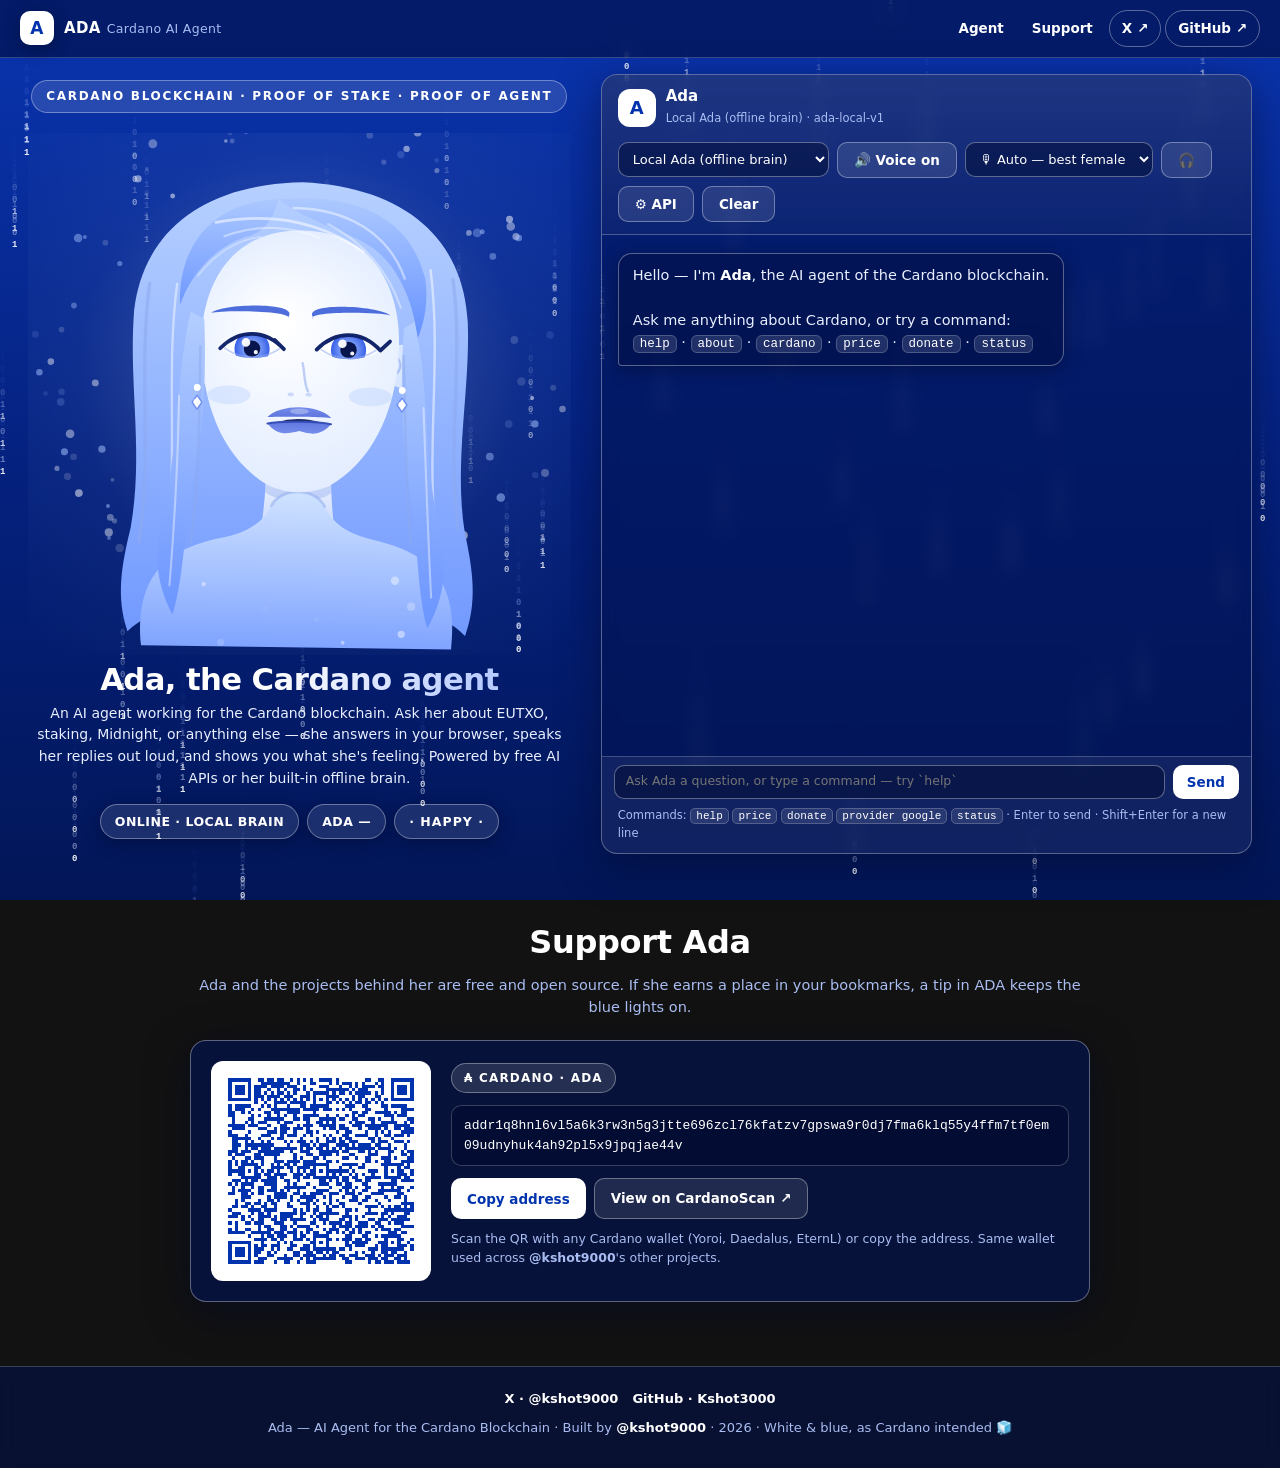
==== commit 1593cf03: "Siri-class voice picker (Auto best-female, per-voice preview) + pure binary 1s/0s Matrix rain" ====
--- a/index.html
+++ b/index.html
@@ -66,6 +66,10 @@
           <div class="console-actions">
             <select id="provider-select" aria-label="AI provider"></select>
             <button class="ghost" id="voice-btn" aria-pressed="true">🔊 Voice on</button>
+            <select id="voice-select" aria-label="Ada's voice" title="Pick Ada's voice">
+              <option value="auto">🎙 Auto — best female</option>
+            </select>
+            <button class="ghost" id="voice-test" title="Hear a sample of Ada's voice">🎧</button>
             <button class="ghost" id="settings-toggle" aria-expanded="false" aria-controls="settings-panel">⚙ API</button>
             <button class="ghost" id="clear-btn">Clear</button>
           </div>
--- a/css/styles.css
+++ b/css/styles.css
@@ -280,6 +280,7 @@
 .console-id small { color: var(--muted); font-size: 11.5px; }
 
 .console-actions { display: flex; align-items: center; gap: 8px; flex-wrap: wrap; }
+#voice-select { max-width: 200px; min-width: 140px; }
 
 select, input[type="text"], input[type="password"] {
   font-family: var(--font);
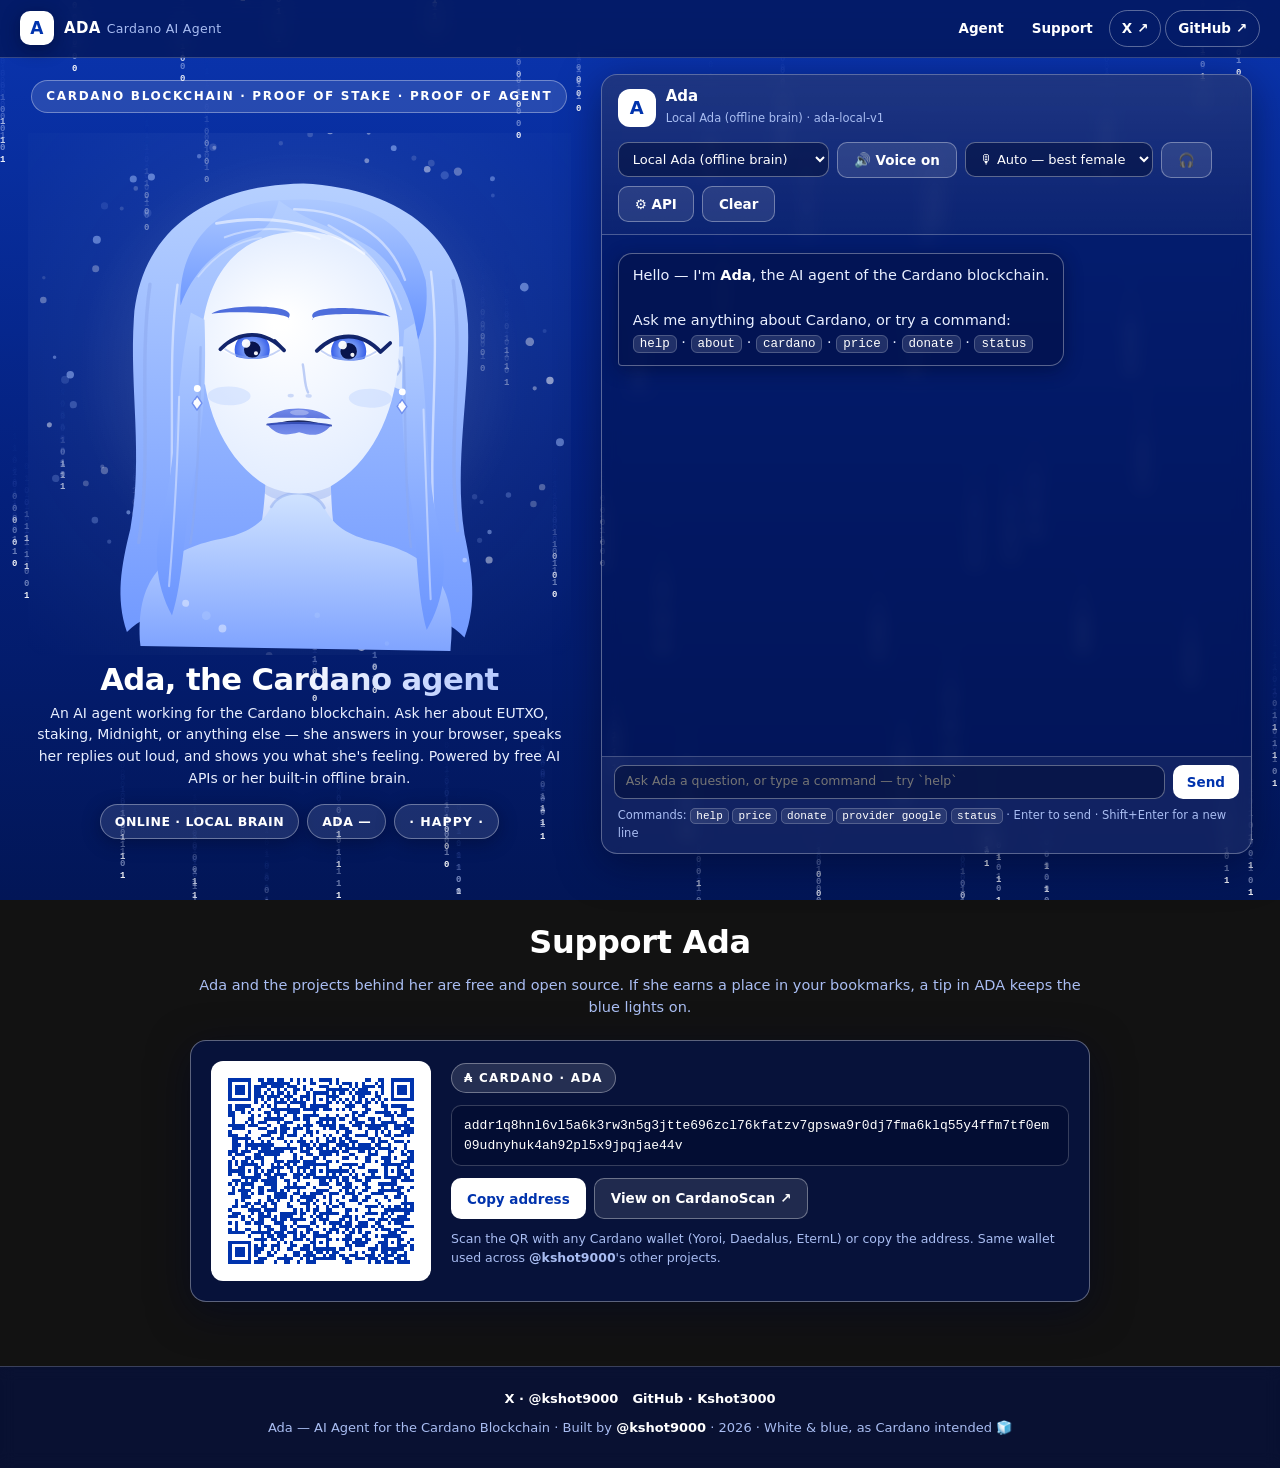
==== commit f33e90c2: "Offline Cardano knowledge base (Midnight, Minswap, SundaeSwap, IOG, CF, cardano-node) + knowledge co" ====
--- a/index.html
+++ b/index.html
@@ -153,6 +153,7 @@
   <script src="js/vendor/qrcode.js"></script>
   <script src="js/background.js"></script>
   <script src="js/face.js"></script>
+  <script src="js/knowledge.js"></script>
   <script src="js/ada.js"></script>
 </body>
 </html>
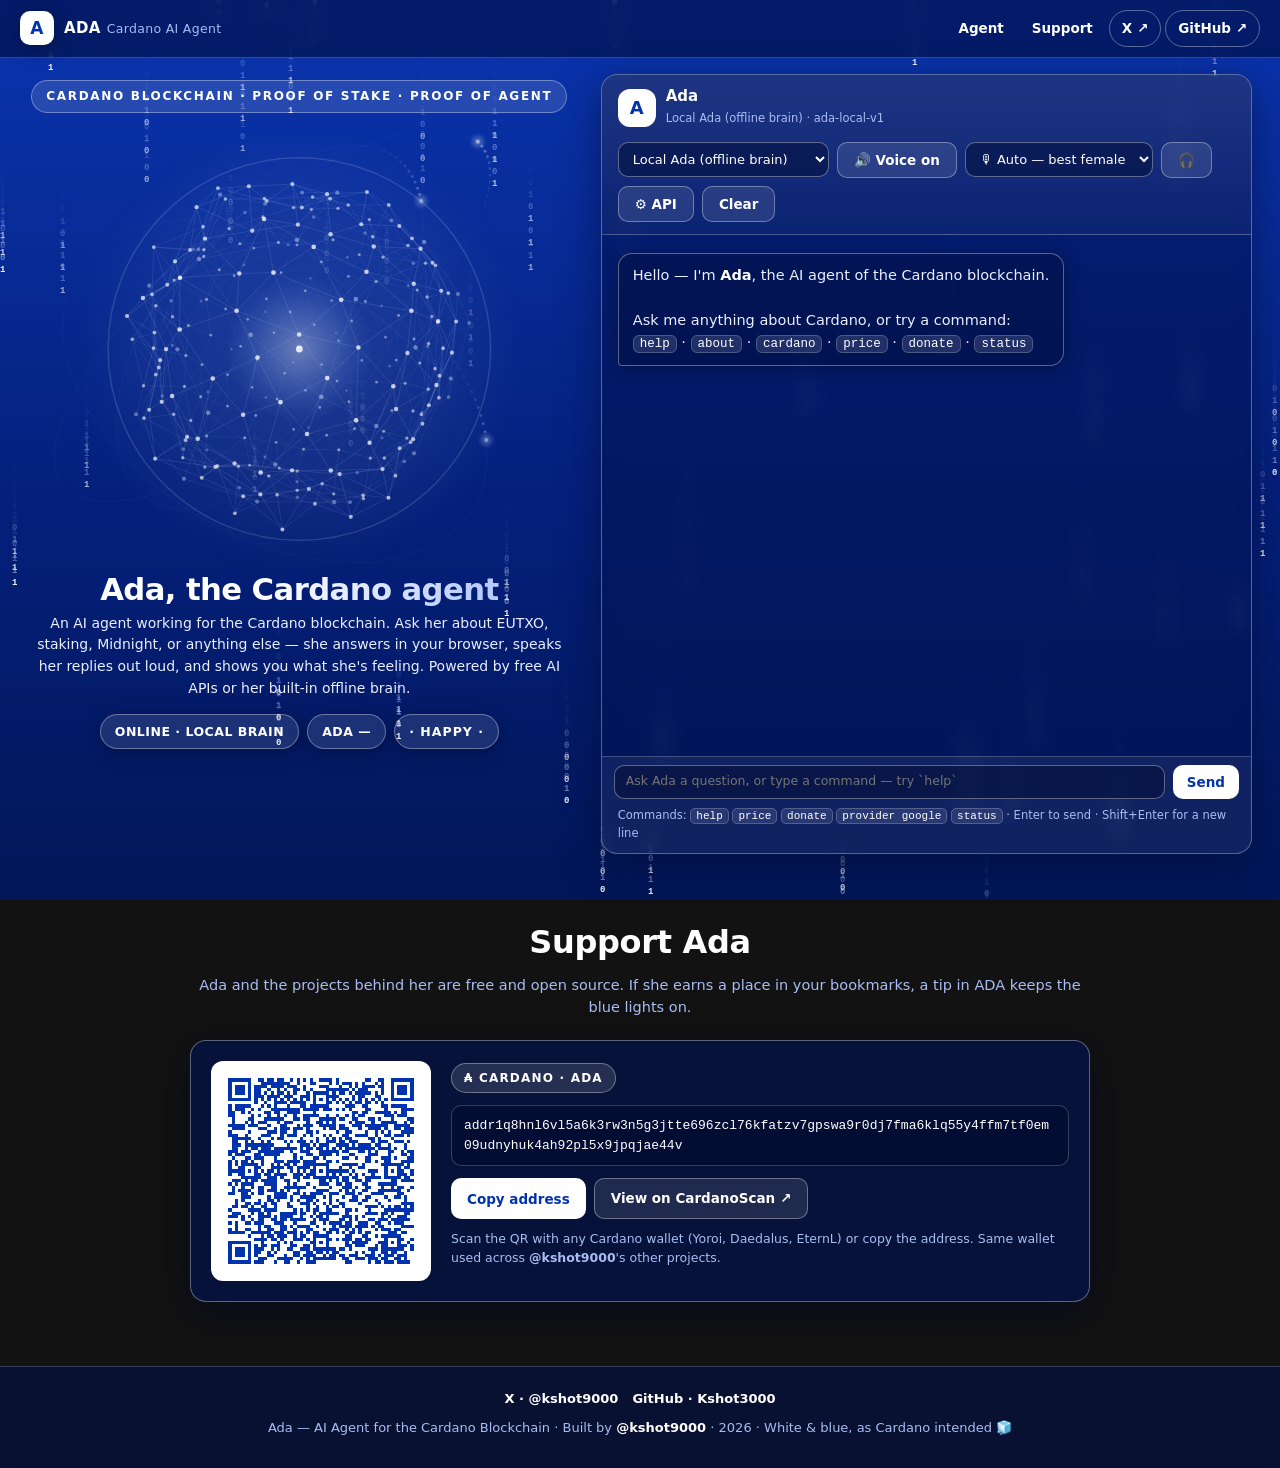
==== commit 965243b5: "Replace Ada's face with a bittensor-style moving structure that reacts to her state (thinking spin +" ====
--- a/index.html
+++ b/index.html
@@ -36,8 +36,8 @@
         <span class="kicker">Cardano Blockchain · Proof of Stake · Proof of Agent</span>
         <div class="hero-stage">
           <div class="stage-glow" aria-hidden="true"></div>
-          <canvas id="ada-face" role="img"
-            aria-label="Ada — a blue-and-white portrait of the Cardano AI agent, with long hair, that blinks, watches you, talks, and shows emotion"></canvas>
+          <canvas id="ada-core" role="img"
+            aria-label="Ada's core — a moving structure of white light on Cardano blue that rotates, breathes, and reacts as she thinks, talks, and answers"></canvas>
         </div>
         <h1>Ada, the <span class="blue">Cardano agent</span></h1>
         <p class="lede">
@@ -152,7 +152,7 @@
   <script src="js/config.js"></script>
   <script src="js/vendor/qrcode.js"></script>
   <script src="js/background.js"></script>
-  <script src="js/face.js"></script>
+  <script src="js/structure.js"></script>
   <script src="js/knowledge.js"></script>
   <script src="js/ada.js"></script>
 </body>
--- a/css/styles.css
+++ b/css/styles.css
@@ -134,17 +134,17 @@
   text-align: center;
 }
 
-/* Ada's face — the agent UI */
+/* Ada's core — the moving bittensor-style structure (the agent UI) */
 .hero-stage {
   position: relative;
   width: min(560px, 96vw);
-  height: clamp(400px, 62vh, 680px);
+  height: clamp(320px, 46vh, 520px);
   margin: 18px auto 4px;
 }
 .hero-stage .stage-glow {
   position: absolute;
   left: 50%;
-  top: 46%;
+  top: 50%;
   width: 85%;
   aspect-ratio: 1;
   transform: translate(-50%, -50%);
@@ -158,7 +158,7 @@
   );
   pointer-events: none;
 }
-#ada-face {
+#ada-core {
   position: absolute;
   inset: 0;
   width: 100%;
@@ -666,7 +666,7 @@
   .hero-stage {
     width: 100%;
     max-width: 560px;
-    height: min(58vh, 640px);
+    height: min(48vh, 520px);
     margin: 10px auto 4px;
   }
   .kicker { margin-bottom: 10px; }
@@ -699,7 +699,7 @@
   .console-head { padding: 10px 12px; }
   .chat-log { height: 42vh; min-height: 220px; padding: 14px 12px; }
   .input-row { padding: 10px 12px; }
-  .hero-stage { width: min(400px, 96vw); height: clamp(300px, 44vh, 430px); }
+  .hero-stage { width: min(420px, 96vw); height: clamp(230px, 34vh, 330px); }
   .lede { margin-bottom: 14px; }
 }
 
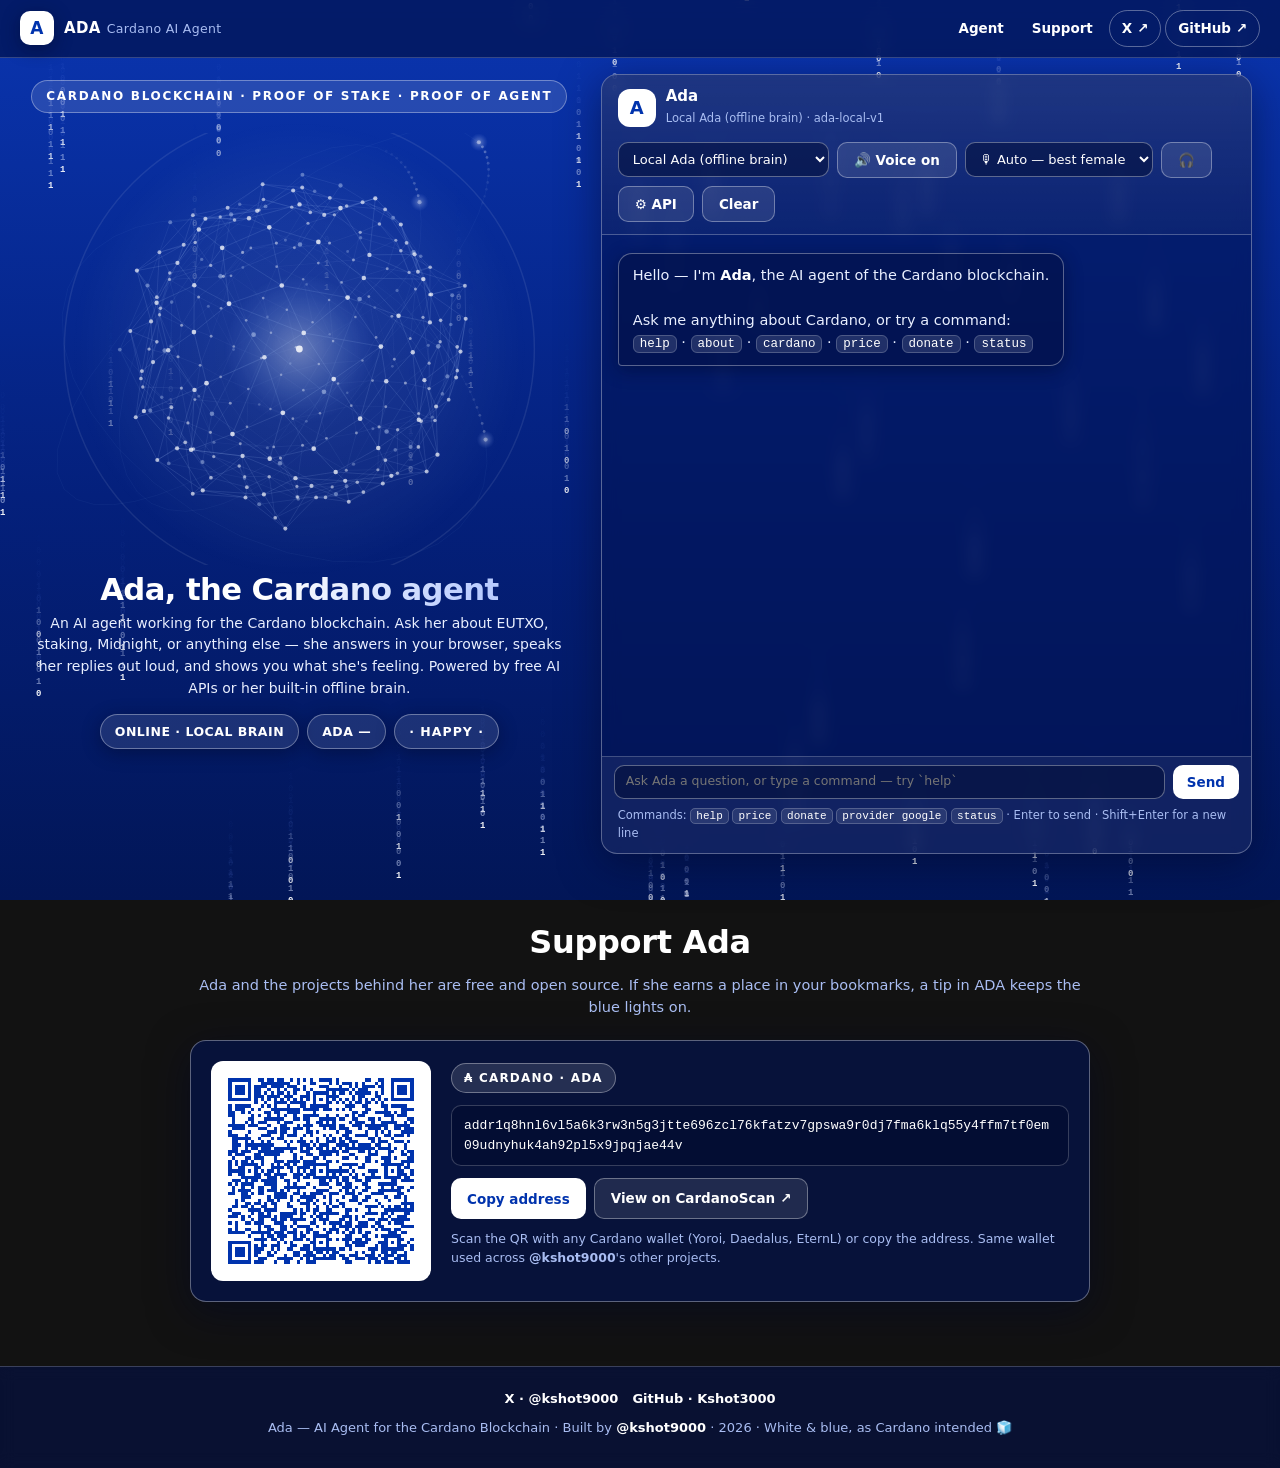
==== commit 5a8e017e: "Realistic cloud voices for Ada: ElevenLabs (free 10k chars/mo) + Narakeet (commercial) with browser-" ====
--- a/index.html
+++ b/index.html
@@ -86,6 +86,36 @@
               <label for="model-input">Model</label>
               <input type="text" id="model-input" autocomplete="off" spellcheck="false" placeholder="model name">
             </div>
+            <div class="voice-heading">Ada's voice — realistic cloud engines <span>(optional · browser TTS is the free default)</span></div>
+            <div class="field" id="voice-engine-wrap">
+              <label for="voice-engine-select">Voice engine</label>
+              <select id="voice-engine-select" aria-label="Voice engine">
+                <option value="browser">🎙 Browser TTS — free, no key</option>
+                <option value="elevenlabs">🎼 ElevenLabs — realistic (10k chars/mo free)</option>
+                <option value="narakeet">🎧 Narakeet — commercial API</option>
+              </select>
+            </div>
+            <div class="field" id="eleven-key-wrap">
+              <label for="eleven-key-input">ElevenLabs API key <a class="link" id="eleven-key-link" href="https://elevenlabs.io" target="_blank" rel="noopener">Get a free key →</a></label>
+              <input type="password" id="eleven-key-input" autocomplete="off" spellcheck="false" placeholder="xi-api-key… stays in this browser only">
+            </div>
+            <div class="field" id="eleven-voice-wrap">
+              <label for="eleven-voice-input">Voice ID (default: Rachel)</label>
+              <input type="text" id="eleven-voice-input" autocomplete="off" spellcheck="false" placeholder="21m00Tcm4TlvDq8ikWAM">
+            </div>
+            <div class="field" id="eleven-model-wrap">
+              <label for="eleven-model-input">ElevenLabs model</label>
+              <input type="text" id="eleven-model-input" autocomplete="off" spellcheck="false" placeholder="eleven_flash_v2_5">
+            </div>
+            <div class="field" id="narakeet-key-wrap">
+              <label for="narakeet-key-input">Narakeet API key <a class="link" href="https://narakeet.com" target="_blank" rel="noopener">narakeet.com →</a></label>
+              <input type="password" id="narakeet-key-input" autocomplete="off" spellcheck="false" placeholder="x-api-key… stays in this browser only">
+            </div>
+            <div class="field" id="narakeet-voice-wrap">
+              <label for="narakeet-voice-input">Voice slug (English female)</label>
+              <input type="text" id="narakeet-voice-input" autocomplete="off" spellcheck="false" placeholder="amy">
+            </div>
+            <div class="voice-note" id="voice-note"></div>
             <div class="settings-actions">
               <button id="save-btn">Save settings</button>
               <button class="ghost" id="test-btn">Test connection</button>
--- a/css/styles.css
+++ b/css/styles.css
@@ -372,6 +372,27 @@
   border: 1px solid var(--line);
   border-radius: 10px;
   padding: 9px 12px;
+}
+
+.voice-heading {
+  grid-column: 1 / -1;
+  font-size: 11.5px;
+  font-weight: 700;
+  letter-spacing: 0.08em;
+  text-transform: uppercase;
+  color: var(--muted);
+  border-top: 1px solid var(--line);
+  padding-top: 12px;
+  margin-top: 2px;
+}
+.voice-heading span { text-transform: none; letter-spacing: 0.02em; font-weight: 500; opacity: 0.75; }
+
+.voice-note {
+  grid-column: 1 / -1;
+  font-size: 12px;
+  line-height: 1.45;
+  color: var(--muted);
+  min-height: 14px;
 }
 
 .settings-actions {
